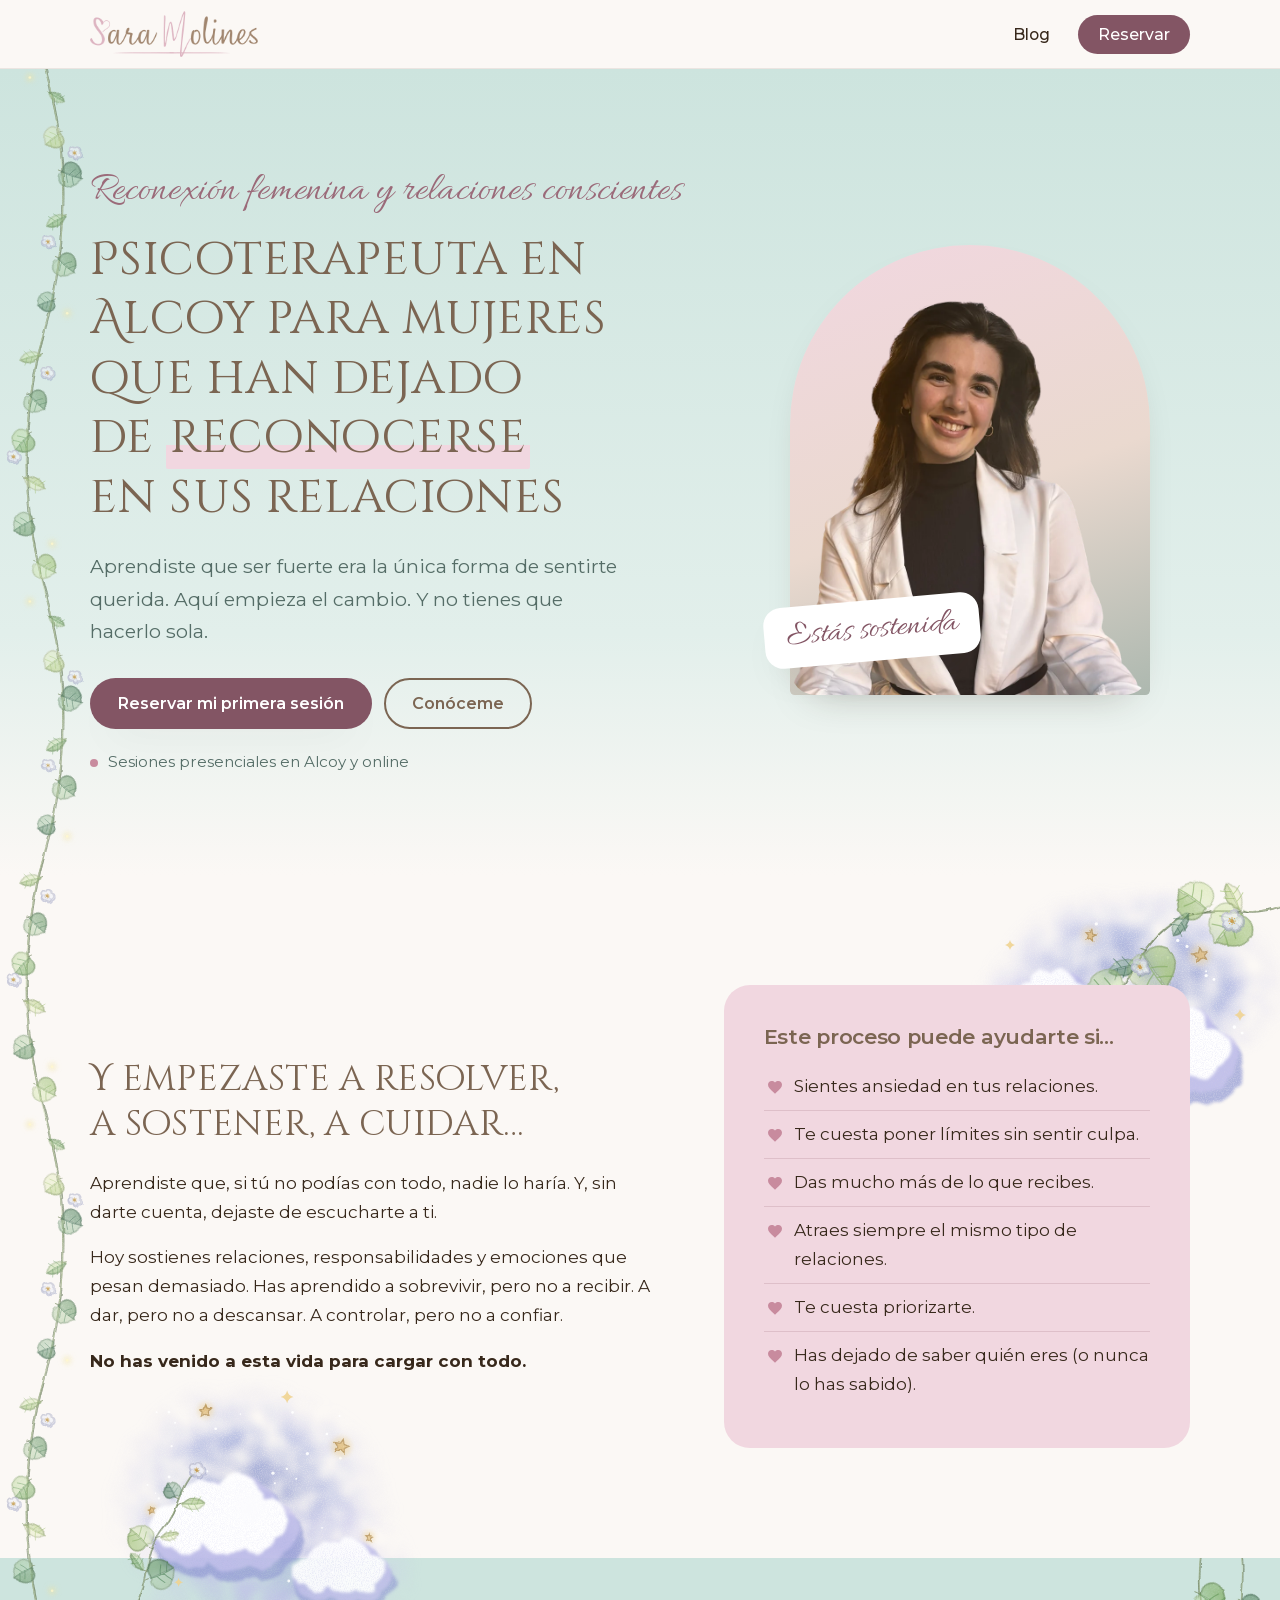
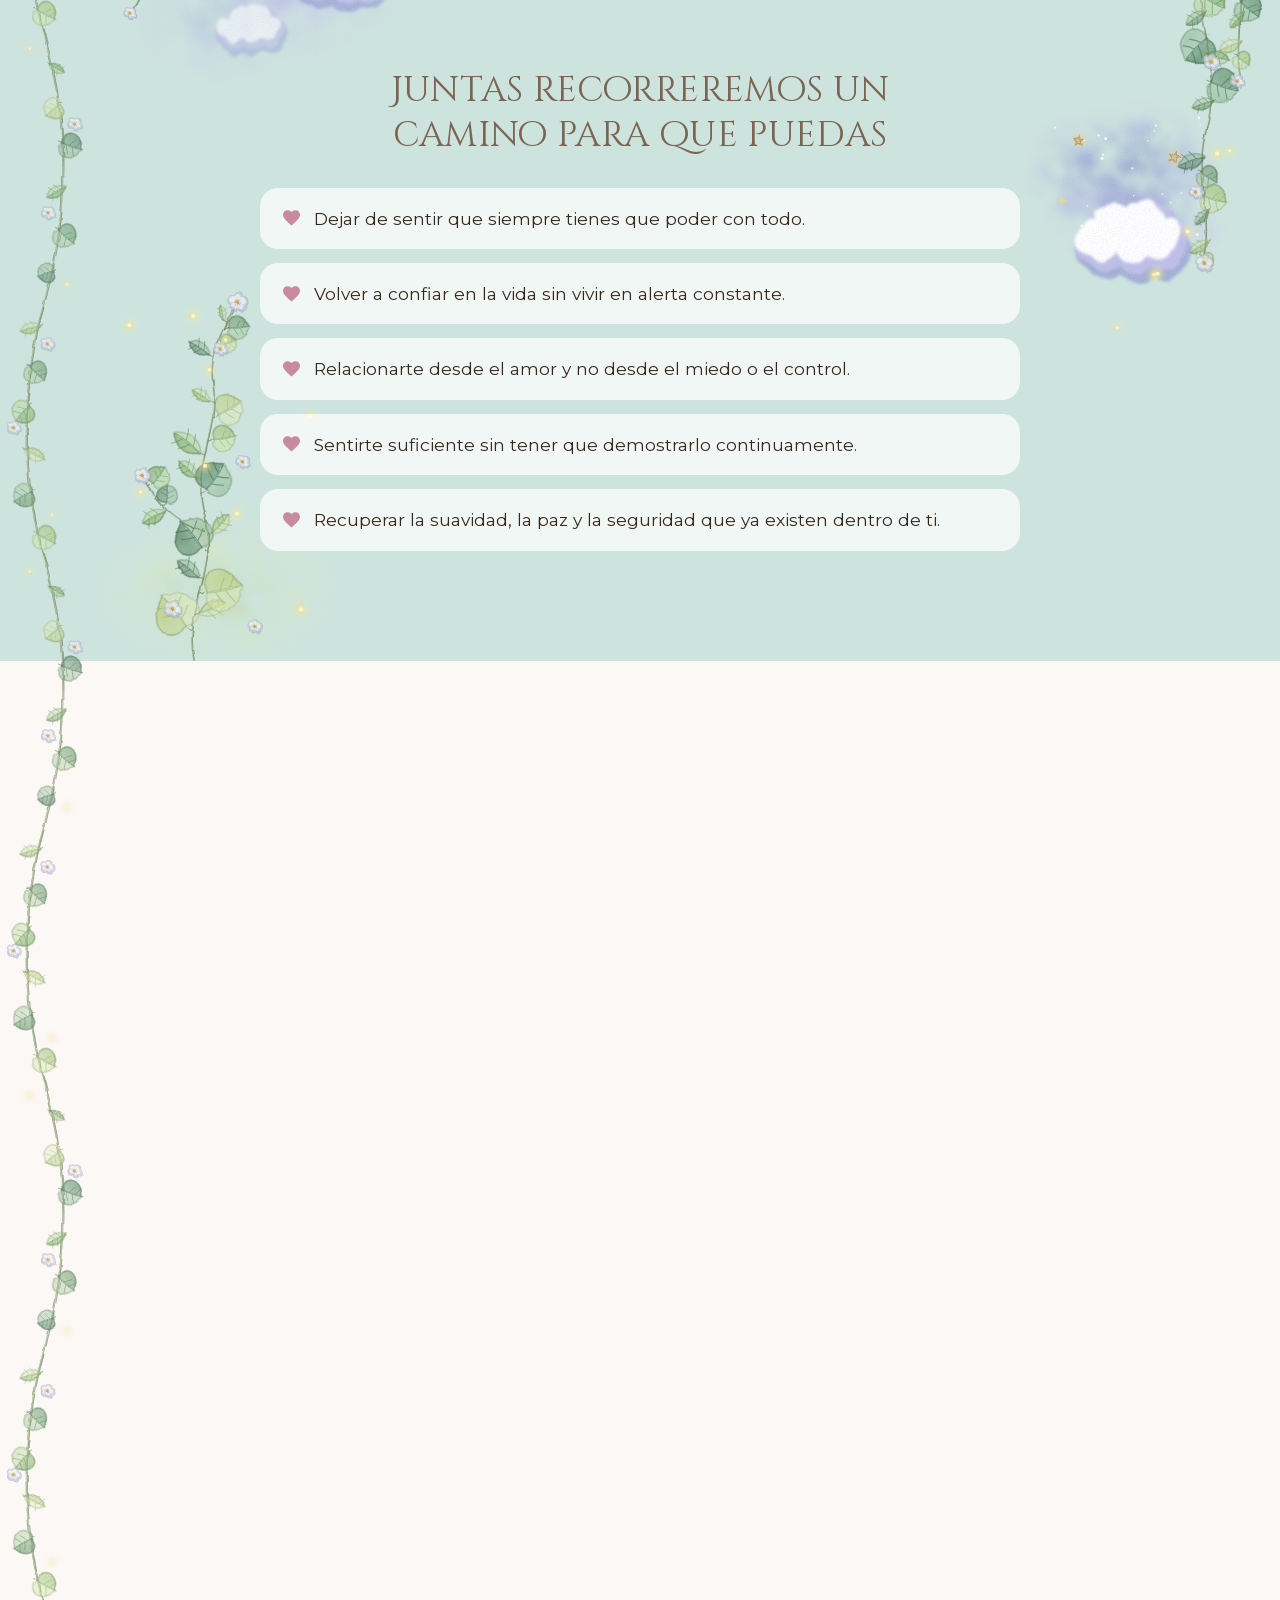
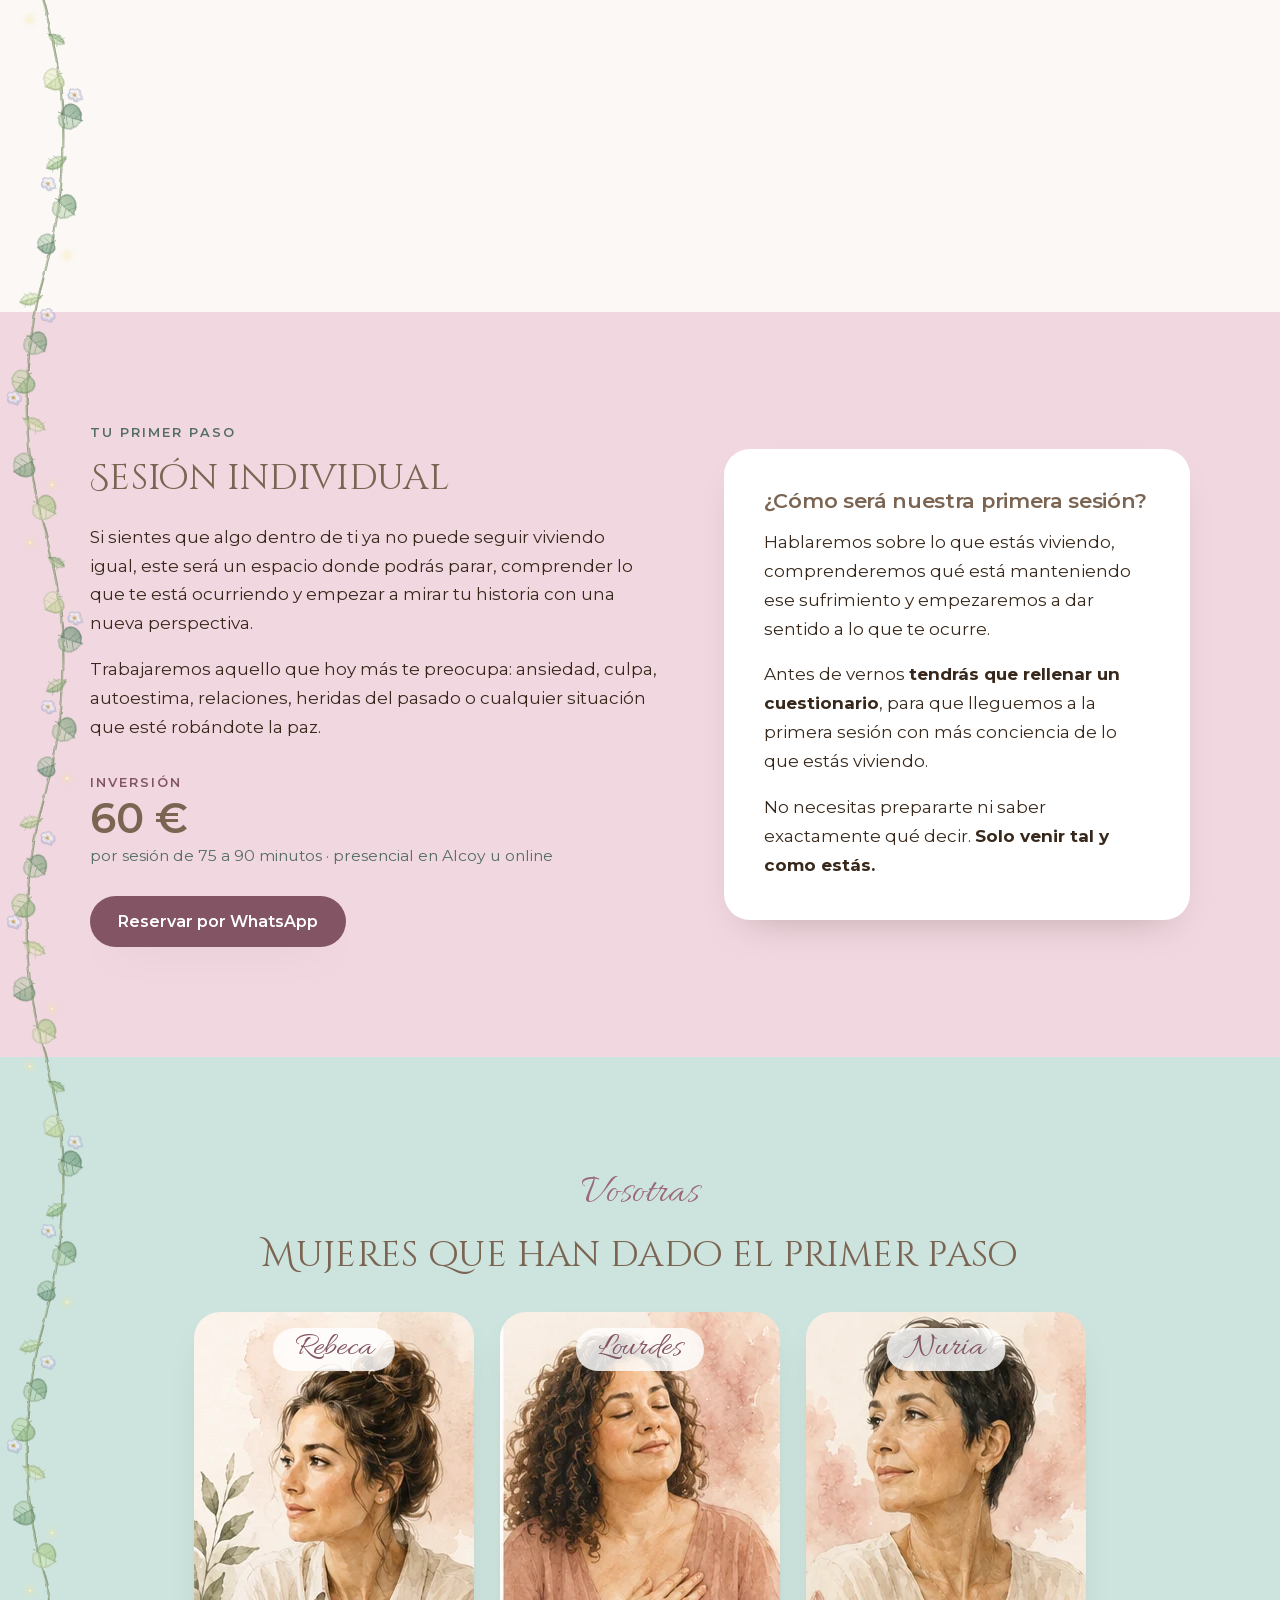
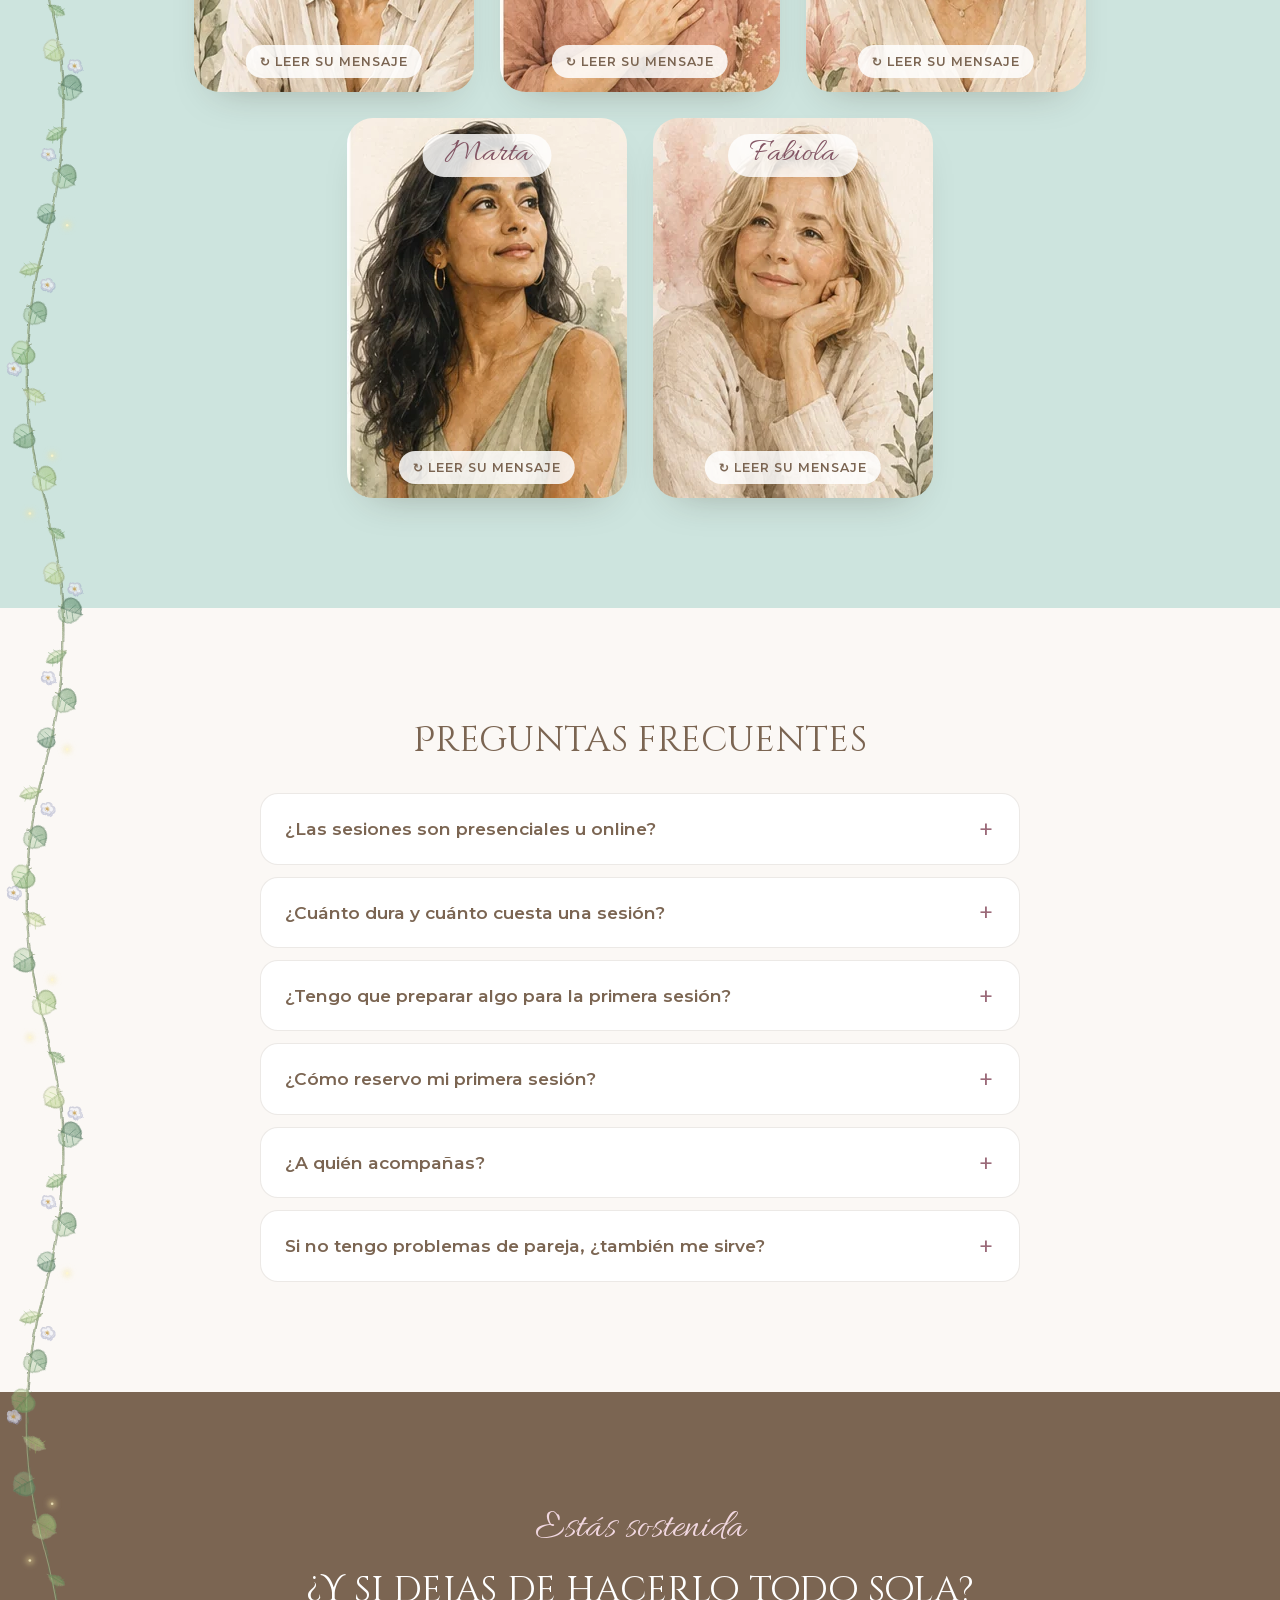
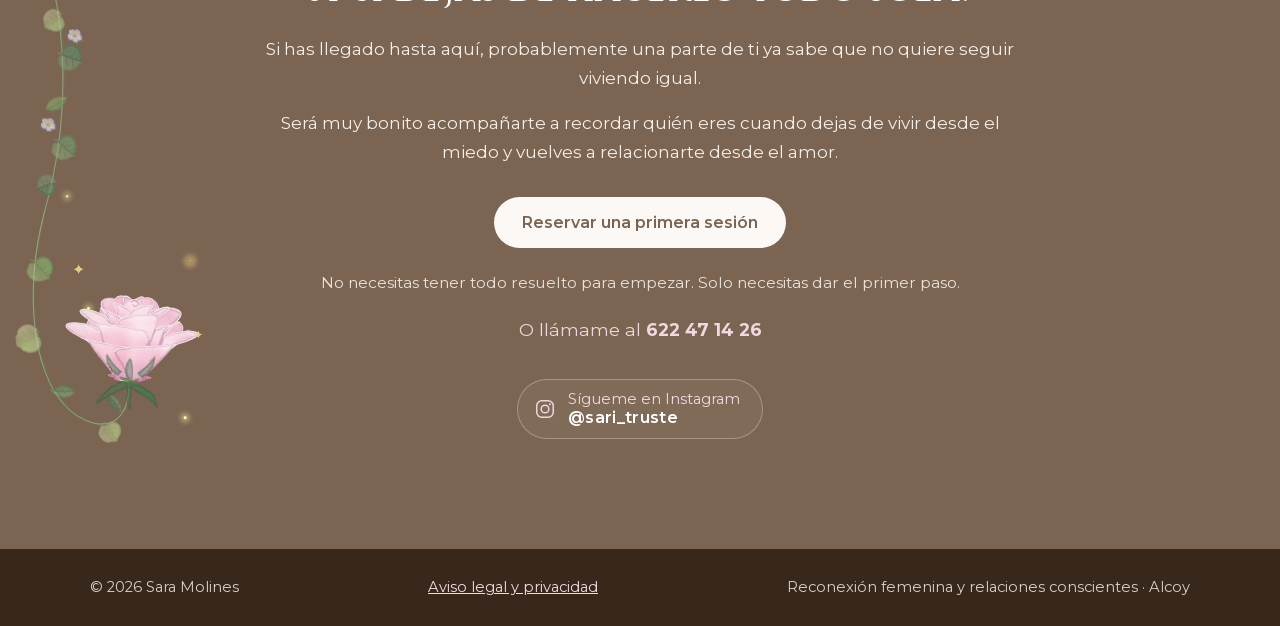
==== index.html @ d50cccad "Web de Sara Molines: primera versión para publicar Co-Authored-By: Claude Opus 5.5 <noreply@anthropi" ====
<!DOCTYPE html>
<html lang="es">
<head>
  <meta charset="UTF-8">
  <meta name="viewport" content="width=device-width, initial-scale=1.0">
  <title>Sara Molines · Psicoterapeuta en Alcoy y online | Terapia para mujeres</title>
  <meta name="description" content="Soy Sara Molines, psicoterapeuta en Alcoy y graduada en Psicología. Acompaño a mujeres que han dejado de reconocerse en sus relaciones: ansiedad, límites, culpa y autoestima. Sesiones presenciales y online.">
  <meta name="author" content="Sara Molines">
  <link rel="canonical" href="https://saramolines.com/">

  <!-- Cómo se ve la web al compartirla en redes -->
  <meta property="og:type" content="website">
  <meta property="og:title" content="Sara Molines · Psicoterapeuta en Alcoy y online">
  <meta property="og:description" content="Reconexión femenina y relaciones conscientes. Aquí empieza el cambio. Y no tienes que hacerlo sola.">
  <meta property="og:url" content="https://saramolines.com/">
  <meta property="og:image" content="https://saramolines.com/img/compartir.png">
  <meta property="og:image:width" content="1200">
  <meta property="og:image:height" content="630">
  <meta name="twitter:card" content="summary_large_image">
  <meta property="og:locale" content="es_ES">

  <!-- Ficha para Google: quién es Sara y qué ofrece -->
  <script type="application/ld+json">
  {
    "@context": "https://schema.org",
    "@graph": [
      {
        "@type": "Person",
        "@id": "https://saramolines.com/#sara",
        "name": "Sara Molines",
        "url": "https://saramolines.com/",
        "jobTitle": "Psicoterapeuta",
        "description": "Psicoterapeuta en Alcoy. Acompaña a mujeres que han dejado de reconocerse en sus relaciones.",
        "address": { "@type": "PostalAddress", "addressLocality": "Alcoy", "addressRegion": "Alicante", "addressCountry": "ES" },
        "telephone": "+34622471426",
        "knowsAbout": ["Psicoterapia", "Psicología", "Relaciones de pareja", "Ansiedad", "Autoestima", "Límites personales", "Heridas de la infancia"],
        "sameAs": ["https://www.instagram.com/sari_truste/"]
      },
      {
        "@type": "ProfessionalService",
        "@id": "https://saramolines.com/#consulta",
        "name": "Sara Molines · Psicoterapeuta en Alcoy",
        "url": "https://saramolines.com/",
        "description": "Sesiones individuales de psicoterapia para mujeres, presenciales en Alcoy y online.",
        "address": { "@type": "PostalAddress", "addressLocality": "Alcoy", "addressRegion": "Alicante", "addressCountry": "ES" },
        "telephone": "+34622471426",
        "priceRange": "60 €",
        "areaServed": [{ "@type": "City", "name": "Alcoy" }, { "@type": "Country", "name": "España" }],
        "availableLanguage": "es",
        "founder": { "@id": "https://saramolines.com/#sara" }
      }
    ]
  }
  </script>
  <!-- ROBOT:FAQ-GOOGLE:INICIO -->
  <!-- ROBOT:FAQ-GOOGLE:FIN -->

  <link rel="icon" href="img/icono-64.png" type="image/png">
  <link rel="apple-touch-icon" href="img/icono-180.png">
  <link rel="stylesheet" href="estilos.css">
</head>
<body>
  <a class="saltar-contenido" href="#contenido">Saltar al contenido</a>

  <header class="cabecera">
    <div class="contenedor">
      <a href="index.html" class="logo"><img src="img/logo-sara-molines.png" width="470" height="130" alt="Sara Molines"></a>
      <ul class="menu">
        <li><a href="blog/index.html" data-texto="blog.menu">Blog</a></li>
        <li><a href="https://wa.link/obq01p" class="menu-destacado" target="_blank" rel="noopener">Reservar</a></li>
      </ul>
    </div>
  </header>

  <main id="contenido" tabindex="-1">
    <!-- Enredadera de fondo: baja por el margen y termina en una flor rosa al final de la página -->
    <div class="enredadera" aria-hidden="true">
      <div class="enredadera-tallo"></div>
      <img class="enredadera-flor" src="img/flor-final.svg" width="260" height="300" alt="" loading="lazy">
    </div>

    <!-- PORTADA -->
    <section class="portada" id="inicio">
      <div class="contenedor portada-rejilla">
        <div class="portada-texto">
          <p class="manuscrita" data-texto="portada.lema">Reconexión femenina y relaciones conscientes</p>
          <h1 data-texto="portada.titulo">Psicoterapeuta en Alcoy para mujeres que han dejado de <span class="resaltado">reconocerse</span> en sus relaciones</h1>
          <p class="entradilla" data-texto="portada.entradilla">Aprendiste que ser fuerte era la única forma de sentirte querida. Aquí empieza el cambio. Y no tienes que hacerlo sola.</p>
          <div class="botones">
            <a href="https://wa.link/obq01p" class="boton boton-principal" target="_blank" rel="noopener" data-texto="portada.boton-principal">Reservar mi primera sesión</a>
            <a href="#sobre-mi" class="boton boton-secundario" data-texto="portada.boton-secundario">Conóceme</a>
          </div>
          <p class="portada-modalidad" data-texto="portada.modalidad">Sesiones presenciales en Alcoy y online</p>
        </div>
        <div class="portada-foto">
          <div class="foto-arco foto-recorte">
            <img src="img/sara-portada.webp" width="820" height="900" alt="Sara Molines, psicoterapeuta en Alcoy, sonriendo con americana blanca" fetchpriority="high">
          </div>
          <p class="nota-manuscrita" data-texto="portada.nota">Estás sostenida</p>
        </div>
      </div>
    </section>

    <!-- PARA TI -->
    <section class="seccion" id="para-ti">
      <div class="contenedor dos-columnas">
        <div class="aparece">
          <h2 data-texto="historia.titulo">Y empezaste a resolver, a sostener, a cuidar…</h2>
          <div class="texto-largo" data-texto="historia.texto" data-formato="parrafos">
            <p>Aprendiste que, si tú no podías con todo, nadie lo haría. Y, sin darte cuenta, dejaste de escucharte a ti.</p>
            <p>Hoy sostienes relaciones, responsabilidades y emociones que pesan demasiado. Has aprendido a sobrevivir, pero no a recibir. A dar, pero no a descansar. A controlar, pero no a confiar.</p>
            <p><strong>No has venido a esta vida para cargar con todo.</strong></p>
          </div>
        </div>
        <aside class="tarjeta tarjeta-rosa aparece">
          <h3 data-texto="ayuda.titulo">Este proceso puede ayudarte si…</h3>
          <ul class="lista-suave" data-texto="ayuda.lista" data-formato="lista">
            <li>Sientes ansiedad en tus relaciones.</li>
            <li>Te cuesta poner límites sin sentir culpa.</li>
            <li>Das mucho más de lo que recibes.</li>
            <li>Atraes siempre el mismo tipo de relaciones.</li>
            <li>Te cuesta priorizarte.</li>
            <li>Has dejado de saber quién eres (o nunca lo has sabido).</li>
          </ul>
        </aside>
      </div>
    </section>

    <!-- EL CAMINO -->
    <section class="seccion seccion-menta" id="el-camino">
      <div class="contenedor contenedor-estrecho centrado aparece">
        <h2 data-texto="camino.titulo">Juntas recorreremos un camino para que puedas</h2>
        <ul class="lista-camino" data-texto="camino.lista" data-formato="lista">
          <li>Dejar de sentir que siempre tienes que poder con todo.</li>
          <li>Volver a confiar en la vida sin vivir en alerta constante.</li>
          <li>Relacionarte desde el amor y no desde el miedo o el control.</li>
          <li>Sentirte suficiente sin tener que demostrarlo continuamente.</li>
          <li>Recuperar la suavidad, la paz y la seguridad que ya existen dentro de ti.</li>
        </ul>
      </div>
    </section>

    <!-- SOBRE MÍ -->
    <section class="seccion" id="sobre-mi">
      <div class="contenedor dos-columnas dos-columnas-foto">
        <div class="sobre-foto aparece">
          <img class="foto-redonda" src="img/sara-sobre-mi.webp" width="720" height="720" alt="Sara Molines al aire libre, sonriendo" loading="lazy">
        </div>
        <div class="aparece">
          <p class="etiqueta" data-texto="sobre.etiqueta">¿Quién soy?</p>
          <h2 data-texto="sobre.titulo">Soy Sara Molines</h2>
          <div class="texto-largo" data-texto="sobre.texto" data-formato="parrafos">
            <p>Acompaño a mujeres que sienten que han pasado demasiado tiempo sosteniendo a los demás y demasiado poco sosteniéndose a sí mismas.</p>
            <p>No trabajo para que aprendas a soportar mejor el sufrimiento. Trabajo para comprender qué lo está generando y ayudarte a dejar de vivir desde ese patrón, para transformarlo desde la raíz.</p>
            <p>El cambio no ocurre cuando te esfuerzas por convertirte en alguien diferente, sino cuando dejas de cargar con todo aquello que nunca fue tuyo y vuelves a conectar con quien realmente eres.</p>
            <p>Me dedico a esto porque todo lo que hoy comparto me ayudó primero a mí: a comprenderme y a construir una vida personal y de pareja que me da paz. Desde hace tres años acompaño a mujeres en ese mismo camino.</p>
          </div>
          <blockquote class="cita" data-texto="sobre.cita">Porque necesitas dejar de creer que tienes que ser fuerte para merecer amor.</blockquote>
          <p data-texto="sobre.espacio">Si decides comenzar este proceso conmigo, encontrarás un espacio seguro donde podrás comprenderte sin juicio, sentirte acompañada y avanzar a tu propio ritmo.</p>
          <div class="formacion">
            <h3 data-texto="sobre.formacion-titulo">Mi formación</h3>
            <ul class="lista-suave" data-texto="sobre.formacion" data-formato="lista">
              <li>Grado en Psicología</li>
              <li>Máster en Reprogramación Consciente</li>
              <li>Máster en Inteligencia Emocional y Alimentación Consciente</li>
              <li>Coaching y desarrollo de personas</li>
              <li>Dirección de equipos y coaching</li>
              <li>Diseño humano</li>
              <li>Sexualidad consciente</li>
            </ul>
          </div>
        </div>
      </div>
    </section>

    <!-- SESIÓN INDIVIDUAL -->
    <section class="seccion seccion-rosa" id="sesion">
      <div class="contenedor dos-columnas">
        <div class="aparece">
          <p class="etiqueta" data-texto="sesion.etiqueta">Tu primer paso</p>
          <h2 data-texto="sesion.titulo">Sesión individual</h2>
          <div class="texto-largo" data-texto="sesion.texto" data-formato="parrafos">
            <p>Si sientes que algo dentro de ti ya no puede seguir viviendo igual, este será un espacio donde podrás parar, comprender lo que te está ocurriendo y empezar a mirar tu historia con una nueva perspectiva.</p>
            <p>Trabajaremos aquello que hoy más te preocupa: ansiedad, culpa, autoestima, relaciones, heridas del pasado o cualquier situación que esté robándote la paz.</p>
          </div>
          <div class="precio">
            <span class="precio-etiqueta" data-texto="sesion.precio-etiqueta">Inversión</span>
            <strong data-texto="sesion.precio">60 €</strong>
            <span class="precio-nota" data-texto="sesion.precio-nota">por sesión de 75 a 90 minutos · presencial en Alcoy u online</span>
          </div>
          <a href="https://wa.link/obq01p" class="boton boton-principal" target="_blank" rel="noopener" data-texto="sesion.boton">Reservar por WhatsApp</a>
        </div>
        <aside class="tarjeta tarjeta-blanca aparece">
          <h3 data-texto="primera.titulo">¿Cómo será nuestra primera sesión?</h3>
          <div class="texto-largo" data-texto="primera.texto" data-formato="parrafos">
            <p>Hablaremos sobre lo que estás viviendo, comprenderemos qué está manteniendo ese sufrimiento y empezaremos a dar sentido a lo que te ocurre.</p>
            <p>Antes de vernos <strong>tendrás que rellenar un cuestionario</strong>, para que lleguemos a la primera sesión con más conciencia de lo que estás viviendo.</p>
            <p>No necesitas prepararte ni saber exactamente qué decir. <strong>Solo venir tal y como estás.</strong></p>
          </div>
        </aside>
      </div>
    </section>

    <!-- TESTIMONIOS: tarjetas con las capturas reales de WhatsApp (imágenes en img/testimonios). El robot ya no toca esta sección. -->
    <section class="seccion seccion-menta" id="testimonios">
      <div class="contenedor centrado aparece">
        <p class="manuscrita" data-texto="testimonios.etiqueta">Vosotras</p>
        <h2 data-texto="testimonios.titulo">Mujeres que han dado el primer paso</h2>
        <ul class="testimonios-tarjetas">
          <li>
            <button class="tarjeta-giro" type="button" aria-pressed="false">
              <span class="tarjeta-cara tarjeta-frente">
                <img src="img/testimonios/avatar-rebeca.webp" width="280" height="466" alt="" loading="lazy">
                <span class="tarjeta-nombre">Rebeca</span>
                <span class="tarjeta-pista">Leer su mensaje</span>
              </span>
              <span class="tarjeta-cara tarjeta-dorso" style="--fondo: url(img/testimonios/avatar-rebeca.webp)">
                <img class="tarjeta-mensaje" src="img/testimonios/mensaje-rebeca.webp" width="590" height="675" loading="lazy" alt="Mensaje de WhatsApp de Rebeca a Sara: «Gracias Sara, es extraño pero me siento como más tranquila. No tiene sentido porque se ha removido muchas cosas, pero me siento como tranquila. Como que lo que estoy viviendo con mi pareja tiene menos peso, que me siento como yo conmigo protegida y querida y nada de fuera me puede afectar. Es algo extraño, no consigo entender y expresar bien que ha sido. Es como que me tengo a mí. Como una conexión que me hace sentir segura y fuerte. Qué raro no? Gracias Sara por ayudarme porque estoy cansada de vivir tan en baja consciencia y sufrir tanto.»">
              </span>
            </button>
          </li>
          <li>
            <button class="tarjeta-giro" type="button" aria-pressed="false">
              <span class="tarjeta-cara tarjeta-frente">
                <img src="img/testimonios/avatar-lourdes.webp" width="280" height="466" alt="" loading="lazy">
                <span class="tarjeta-nombre">Lourdes</span>
                <span class="tarjeta-pista">Leer su mensaje</span>
              </span>
              <span class="tarjeta-cara tarjeta-dorso" style="--fondo: url(img/testimonios/avatar-lourdes.webp)">
                <img class="tarjeta-mensaje" src="img/testimonios/mensaje-lourdes.webp" width="620" height="272" loading="lazy" alt="Mensaje de WhatsApp de Lourdes a Sara: «Sara, no sé qué ha pasado, es un milagro, pero gracias al trabajo contigo o bueno a raíz de ponerme en tus manos está cambiando muchas cosas en mi vida. Sobretodo con mi pareja. Tiene algún sentido?»">
              </span>
            </button>
          </li>
          <li>
            <button class="tarjeta-giro" type="button" aria-pressed="false">
              <span class="tarjeta-cara tarjeta-frente">
                <img src="img/testimonios/avatar-nuria.webp" width="280" height="466" alt="" loading="lazy">
                <span class="tarjeta-nombre">Nuria</span>
                <span class="tarjeta-pista">Leer su mensaje</span>
              </span>
              <span class="tarjeta-cara tarjeta-dorso" style="--fondo: url(img/testimonios/avatar-nuria.webp)">
                <img class="tarjeta-mensaje" src="img/testimonios/mensaje-nuria.webp" width="620" height="356" loading="lazy" alt="Mensaje de WhatsApp de Nuria a Sara: «Como dices, desde el viernes me siento diferente, es verdad, ya no tengo que ser «perfecta», y lo he sentido.»">
              </span>
            </button>
          </li>
          <li>
            <button class="tarjeta-giro" type="button" aria-pressed="false">
              <span class="tarjeta-cara tarjeta-frente">
                <img src="img/testimonios/avatar-marta.webp" width="280" height="466" alt="" loading="lazy">
                <span class="tarjeta-nombre">Marta</span>
                <span class="tarjeta-pista">Leer su mensaje</span>
              </span>
              <span class="tarjeta-cara tarjeta-dorso" style="--fondo: url(img/testimonios/avatar-marta.webp)">
                <img class="tarjeta-mensaje" src="img/testimonios/mensaje-marta.webp" width="505" height="248" loading="lazy" alt="Mensaje de WhatsApp de Marta a Sara: «Gracias desde lo más profundo de mi ser Sara. GRACIAS. Te voy a estar toda mi vida agradecida.»">
              </span>
            </button>
          </li>
          <li>
            <button class="tarjeta-giro" type="button" aria-pressed="false">
              <span class="tarjeta-cara tarjeta-frente">
                <img src="img/testimonios/avatar-fabiola.webp" width="280" height="466" alt="" loading="lazy">
                <span class="tarjeta-nombre">Fabiola</span>
                <span class="tarjeta-pista">Leer su mensaje</span>
              </span>
              <span class="tarjeta-cara tarjeta-dorso" style="--fondo: url(img/testimonios/avatar-fabiola.webp)">
                <img class="tarjeta-mensaje" src="img/testimonios/mensaje-fabiola.webp" width="550" height="440" loading="lazy" alt="Mensaje de WhatsApp de Fabiola a Sara: «Gracias Sara por la sesiones en las que me has acompañado a estar en una estado de tranquilidad, de paz y de calma, a darme cuenta de comportamientos que tenía que ya no me funcionan y que era necesario soltarlas, a buscar formas de poder expresar emociones que las tenía dentro mío y por hacerme ver desde una perspectiva diferente a la que me había creído.»">
              </span>
            </button>
          </li>
        </ul>
      </div>
    </section>

    <!-- ÚLTIMOS ARTÍCULOS: el robot rellena esta zona cuando hay artículos publicados -->
    <!-- ROBOT:ULTIMOS:INICIO -->
    <!-- ROBOT:ULTIMOS:FIN -->

    <!-- PREGUNTAS FRECUENTES -->
    <section class="seccion" id="preguntas">
      <div class="contenedor contenedor-estrecho aparece">
        <h2 class="centrado" data-texto="faq.titulo">Preguntas frecuentes</h2>
        <div class="preguntas">
          <details>
            <summary data-texto="faq.1.pregunta">¿Las sesiones son presenciales u online?</summary>
            <p data-texto="faq.1.respuesta">Como tú prefieras. Podemos vernos en persona en Alcoy o por videollamada (Google Meet), desde donde estés.</p>
          </details>
          <details>
            <summary data-texto="faq.2.pregunta">¿Cuánto dura y cuánto cuesta una sesión?</summary>
            <p data-texto="faq.2.respuesta">Cada sesión dura entre 75 y 90 minutos y tiene una inversión de 60 €.</p>
          </details>
          <details>
            <summary data-texto="faq.3.pregunta">¿Tengo que preparar algo para la primera sesión?</summary>
            <p data-texto="faq.3.respuesta">Solo rellenar el cuestionario que te enviaré antes de vernos. Nada más: no necesitas prepararte ni saber exactamente qué decir.</p>
          </details>
          <details>
            <summary data-texto="faq.4.pregunta">¿Cómo reservo mi primera sesión?</summary>
            <p data-texto="faq.4.respuesta">Escríbeme por WhatsApp y buscamos juntas el día y la hora que mejor te vengan.</p>
          </details>
          <details>
            <summary data-texto="faq.5.pregunta">¿A quién acompañas?</summary>
            <p data-texto="faq.5.respuesta">Principalmente a mujeres, desde la adolescencia hasta los 65 años.</p>
          </details>
          <details>
            <summary data-texto="faq.6.pregunta">Si no tengo problemas de pareja, ¿también me sirve?</summary>
            <p data-texto="faq.6.respuesta">Sí. Mi acompañamiento está especializado en mujeres, sea cual sea lo que estés viviendo: ansiedad, culpa, autoestima, límites, heridas del pasado o cualquier situación que te esté robando la paz.</p>
          </details>
        </div>
      </div>
    </section>

    <!-- CONTACTO -->
    <section class="seccion seccion-topo" id="contacto">
      <div class="contenedor contenedor-estrecho centrado aparece">
        <p class="manuscrita manuscrita-clara" data-texto="contacto.nota">Estás sostenida</p>
        <h2 data-texto="contacto.titulo">¿Y si dejas de hacerlo todo sola?</h2>
        <div class="texto-largo" data-texto="contacto.texto" data-formato="parrafos">
          <p>Si has llegado hasta aquí, probablemente una parte de ti ya sabe que no quiere seguir viviendo igual.</p>
          <p>Será muy bonito acompañarte a recordar quién eres cuando dejas de vivir desde el miedo y vuelves a relacionarte desde el amor.</p>
        </div>
        <div class="botones botones-centro">
          <a href="https://wa.link/obq01p" class="boton boton-claro" target="_blank" rel="noopener" data-texto="contacto.boton">Reservar una primera sesión</a>
        </div>
        <p class="contacto-pie" data-texto="contacto.pie-boton">No necesitas tener todo resuelto para empezar. Solo necesitas dar el primer paso.</p>
        <p class="contacto-telefono"><a href="tel:+34622471426" data-texto="contacto.telefono">O llámame al <strong>622 47 14 26</strong></a></p>
        <a class="enlace-instagram" href="https://www.instagram.com/sari_truste/" target="_blank" rel="noopener">
          <svg class="enlace-instagram-icono" viewBox="0 0 24 24" width="22" height="22" aria-hidden="true"><rect x="3" y="3" width="18" height="18" rx="5.5" fill="none" stroke="currentColor" stroke-width="1.6"/><circle cx="12" cy="12" r="4.2" fill="none" stroke="currentColor" stroke-width="1.6"/><circle cx="17.3" cy="6.7" r="1.1" fill="currentColor"/></svg>
          <span class="enlace-instagram-texto"><span data-texto="contacto.instagram">Sígueme en Instagram</span><span class="enlace-instagram-usuario">@sari_truste</span></span>
        </a>
      </div>
    </section>
  </main>

  <footer class="pie">
    <div class="contenedor">
      <span>© 2026 Sara Molines</span>
      <a href="aviso-legal/index.html">Aviso legal y privacidad</a>
      <span data-texto="pie.frase">Reconexión femenina y relaciones conscientes · Alcoy</span>
    </div>
  </footer>

  <script src="textos.js"></script>
  <script src="script.js"></script>
</body>
</html>
---- estilos.css ----
/* =====================================================================
   Web de Sara Molines · estilos
   Colores y tono sacados de su marca (ver «Memoria del proyecto» de Sara).
   ===================================================================== */

/* Tipografía alojada aquí mismo (no se usa Google Fonts). Todas con licencia SIL Open Font License.
   La guía de estilo de Sara usa Nefelibata Script (títulos), Mont (párrafos) y Amsterdam One (decorativa),
   que son de pago y no se pueden alojar en una web sin licencia. Estas son sus equivalentes libres:
   Cinzel Decorative (la propia guía la usa en sus encabezados), Montserrat y Allura. */
@font-face { font-family: 'Montserrat'; font-style: normal; font-weight: 400 700; font-display: swap; src: url(fuentes/montserrat-latin-ext.woff2) format('woff2'); unicode-range: U+0100-02BA, U+02BD-02C5, U+02C7-02CC, U+02CE-02D7, U+02DD-02FF, U+0304, U+0308, U+0329, U+1D00-1DBF, U+1E00-1E9F, U+1EF2-1EFF, U+2020, U+20A0-20AB, U+20AD-20C4, U+2113, U+2C60-2C7F, U+A720-A7FF; }
@font-face { font-family: 'Montserrat'; font-style: normal; font-weight: 400 700; font-display: swap; src: url(fuentes/montserrat-latin.woff2) format('woff2'); unicode-range: U+0000-00FF, U+0131, U+0152-0153, U+02BB-02BC, U+02C6, U+02DA, U+02DC, U+0304, U+0308, U+0329, U+2000-206F, U+20AC, U+2122, U+2191, U+2193, U+2212, U+2215, U+FEFF, U+FFFD; }
@font-face { font-family: 'Montserrat'; font-style: italic; font-weight: 400; font-display: swap; src: url(fuentes/montserrat-cursiva-latin-ext.woff2) format('woff2'); unicode-range: U+0100-02BA, U+02BD-02C5, U+02C7-02CC, U+02CE-02D7, U+02DD-02FF, U+0304, U+0308, U+0329, U+1D00-1DBF, U+1E00-1E9F, U+1EF2-1EFF, U+2020, U+20A0-20AB, U+20AD-20C4, U+2113, U+2C60-2C7F, U+A720-A7FF; }
@font-face { font-family: 'Montserrat'; font-style: italic; font-weight: 400; font-display: swap; src: url(fuentes/montserrat-cursiva-latin.woff2) format('woff2'); unicode-range: U+0000-00FF, U+0131, U+0152-0153, U+02BB-02BC, U+02C6, U+02DA, U+02DC, U+0304, U+0308, U+0329, U+2000-206F, U+20AC, U+2122, U+2191, U+2193, U+2212, U+2215, U+FEFF, U+FFFD; }
@font-face { font-family: 'Cinzel Decorative'; font-style: normal; font-weight: 400; font-display: swap; src: url(fuentes/cinzel-decorative-latin-ext.woff2) format('woff2'); unicode-range: U+0100-02BA, U+02BD-02C5, U+02C7-02CC, U+02CE-02D7, U+02DD-02FF, U+0304, U+0308, U+0329, U+1D00-1DBF, U+1E00-1E9F, U+1EF2-1EFF, U+2020, U+20A0-20AB, U+20AD-20C4, U+2113, U+2C60-2C7F, U+A720-A7FF; }
@font-face { font-family: 'Cinzel Decorative'; font-style: normal; font-weight: 400; font-display: swap; src: url(fuentes/cinzel-decorative-latin.woff2) format('woff2'); unicode-range: U+0000-00FF, U+0131, U+0152-0153, U+02BB-02BC, U+02C6, U+02DA, U+02DC, U+0304, U+0308, U+0329, U+2000-206F, U+20AC, U+2122, U+2191, U+2193, U+2212, U+2215, U+FEFF, U+FFFD; }
@font-face { font-family: 'Allura'; font-style: normal; font-weight: 400; font-display: swap; src: url(fuentes/allura-latin-ext.woff2) format('woff2'); unicode-range: U+0100-02BA, U+02BD-02C5, U+02C7-02CC, U+02CE-02D7, U+02DD-02FF, U+0304, U+0308, U+0329, U+1D00-1DBF, U+1E00-1E9F, U+1EF2-1EFF, U+2020, U+20A0-20AB, U+20AD-20C4, U+2113, U+2C60-2C7F, U+A720-A7FF; }
@font-face { font-family: 'Allura'; font-style: normal; font-weight: 400; font-display: swap; src: url(fuentes/allura-latin.woff2) format('woff2'); unicode-range: U+0000-00FF, U+0131, U+0152-0153, U+02BB-02BC, U+02C6, U+02DA, U+02DC, U+0304, U+0308, U+0329, U+2000-206F, U+20AC, U+2122, U+2191, U+2193, U+2212, U+2215, U+FEFF, U+FFFD; }

:root {
  /* Paleta de Sara */
  --menta: #cde4de;
  --salvia: #84a29a;
  --salvia-oscuro: #556d67;
  --topo: #7b6552;
  --arena: #a1866f;
  --cacao: #37281b;
  --rosa-claro: #f1d7e0;
  --rosa: #c88b9e;
  --malva: #9b6a79;
  --malva-oscuro: #835564;   /* botones: contraste suficiente con texto blanco */
  --crema: #fbf8f5;
  --blanco: #ffffff;

  --f-texto: "Montserrat", system-ui, -apple-system, "Segoe UI", sans-serif;
  --f-titulos: "Cinzel Decorative", Georgia, serif;
  --f-manuscrita: "Allura", "Snell Roundhand", cursive;

  --ancho: 1100px;
  --radio: 26px;
  --sombra: 0 18px 40px -24px rgba(55, 40, 27, .35);
}

* { box-sizing: border-box; margin: 0; padding: 0; }
html { scroll-behavior: smooth; scroll-padding-top: 84px; -webkit-text-size-adjust: 100%; }
body {
  font-family: var(--f-texto);
  font-size: 1.0625rem;
  line-height: 1.7;
  color: var(--cacao);
  background: var(--crema);
  -webkit-font-smoothing: antialiased;
}
img { max-width: 100%; height: auto; display: block; }
a { color: var(--malva-oscuro); }
a:focus-visible, button:focus-visible, summary:focus-visible, input:focus-visible {
  outline: 3px solid var(--malva); outline-offset: 3px; border-radius: 6px;
}
main:focus { outline: none; }

.saltar-contenido {
  position: absolute; left: 12px; top: -60px; z-index: 100;
  background: var(--cacao); color: var(--blanco); padding: 10px 16px; border-radius: 10px; text-decoration: none;
}
.saltar-contenido:focus { top: 12px; }

.contenedor { width: min(var(--ancho), 100% - 44px); margin-inline: auto; }
.contenedor-estrecho { width: min(760px, 100% - 44px); }
.centrado { text-align: center; }

/* ------------------------------------------------------------ títulos */
h1, h2, h3 { color: var(--topo); font-weight: 600; line-height: 1.18; letter-spacing: -0.015em; text-wrap: balance; }
h1, h2 { font-family: var(--f-titulos); font-weight: 400; line-height: 1.28; letter-spacing: .01em; }
h1 { font-size: clamp(1.9rem, 4vw, 2.9rem); }
h2 { font-size: clamp(1.6rem, 3vw, 2.2rem); margin-bottom: 22px; }
h3 { font-size: 1.3rem; margin-bottom: 14px; }
p { text-wrap: pretty; }

.etiqueta {
  font-size: .8rem; font-weight: 600; letter-spacing: .16em; text-transform: uppercase;
  color: var(--salvia-oscuro); margin-bottom: 12px;
}
.manuscrita { font-family: var(--f-manuscrita); font-size: clamp(2rem, 3.4vw, 2.5rem); color: var(--malva); line-height: 1.3; margin-bottom: 14px; }
.manuscrita-clara { color: var(--rosa-claro); }
.resaltado { background: linear-gradient(transparent 62%, var(--rosa-claro) 62%); padding: 0 .08em; border-radius: 2px; }
.entradilla { font-size: 1.2rem; color: var(--salvia-oscuro); max-width: 34em; }
.texto-largo p + p { margin-top: 1em; }

/* ------------------------------------------------------------ botones */
.botones { display: flex; flex-wrap: wrap; gap: 12px; margin-top: 30px; }
.botones-centro { justify-content: center; }
.boton {
  display: inline-block; padding: 14px 26px; border-radius: 999px; border: 2px solid transparent;
  font-family: inherit; font-size: 1rem; font-weight: 600; line-height: 1.2; text-decoration: none; cursor: pointer;
  transition: transform .2s ease, background-color .2s ease, color .2s ease, box-shadow .2s ease;
}
.boton:hover { transform: translateY(-2px); }
.boton-principal { background: var(--malva-oscuro); color: var(--blanco); box-shadow: var(--sombra); }
.boton-principal:hover { background: #6f4755; }
.boton-secundario { border-color: var(--topo); color: var(--topo); background: transparent; }
.boton-secundario:hover { background: var(--topo); color: var(--blanco); }
.boton-claro { background: var(--crema); color: var(--topo); }
.boton-claro:hover { background: var(--rosa-claro); }

/* ------------------------------------------------------------ cabecera */
.cabecera {
  position: sticky; top: 0; z-index: 50;
  background: rgba(251, 248, 245, .92); backdrop-filter: blur(10px); -webkit-backdrop-filter: blur(10px);
  border-bottom: 1px solid rgba(123, 101, 82, .12);
}
.cabecera .contenedor { display: flex; align-items: center; justify-content: space-between; min-height: 68px; }
.logo { display: block; line-height: 0; padding: 8px 0; }
.logo img { width: 168px; height: auto; }
.menu { display: flex; align-items: center; gap: 28px; list-style: none; }
.menu a { color: var(--cacao); text-decoration: none; font-size: .98rem; font-weight: 500; padding: 6px 0; }
.menu a:hover { color: var(--malva-oscuro); }
.menu .menu-destacado { background: var(--malva-oscuro); color: var(--blanco); padding: 10px 20px; border-radius: 999px; }
.menu .menu-destacado:hover { background: #6f4755; color: var(--blanco); }
/* Menú: solo logo, Blog y Reservar (también en el móvil, sin botón de hamburguesa) */

/* ------------------------------------------------------------ portada */
.portada { background: linear-gradient(180deg, var(--menta) 0%, #e2efeb 70%, var(--crema) 100%); padding: clamp(48px, 8vw, 96px) 0 clamp(56px, 8vw, 100px); overflow: hidden; }
.portada-rejilla { display: grid; grid-template-columns: 1.15fr .85fr; gap: clamp(28px, 5vw, 70px); align-items: center; }
.portada h1 { margin-bottom: 22px; }
.portada-modalidad { margin-top: 20px; font-size: .95rem; color: var(--salvia-oscuro); }
.portada-modalidad::before { content: ""; display: inline-block; width: 8px; height: 8px; border-radius: 50%; background: var(--rosa); margin-right: 10px; vertical-align: middle; }
.portada-foto { position: relative; justify-self: center; width: min(360px, 100%); }
.nota-manuscrita {
  position: absolute; left: -26px; bottom: 34px; transform: rotate(-5deg);
  font-family: var(--f-manuscrita); font-size: 2.1rem; line-height: 1.1; color: var(--malva-oscuro);
  background: var(--blanco); padding: 12px 22px; border-radius: 18px; box-shadow: var(--sombra);
}

/* Huecos para las fotos que faltan (se sustituyen por <img> cuando Sara las pase) */
.foto-hueco {
  display: grid; place-items: center; width: 100%;
  background: linear-gradient(160deg, var(--rosa-claro), #ead9cf 55%, var(--salvia) 130%);
  color: rgba(55, 40, 27, .5); font-size: .85rem; letter-spacing: .12em; text-transform: uppercase;
}
.foto-arco { aspect-ratio: 4 / 5; border-radius: 999px 999px var(--radio) var(--radio); box-shadow: var(--sombra); }
.foto-redonda { aspect-ratio: 1; border-radius: 50%; box-shadow: var(--sombra); }
img.foto-arco, img.foto-redonda { object-fit: cover; width: 100%; }
/* Portada: Sara recortada sobre el arco de color; encajada en el arco */
.foto-recorte { position: relative; background: linear-gradient(160deg, var(--rosa-claro), #ead9cf 55%, var(--salvia) 130%); }
.foto-recorte img { position: absolute; left: 50%; bottom: 0; transform: translateX(-50%); width: 100%; height: auto; border-radius: 0 0 var(--radio) var(--radio); }

/* ------------------------------------------------------------ secciones */
.seccion { padding: clamp(60px, 9vw, 110px) 0; }
.seccion-menta { background: var(--menta); }
.seccion-rosa { background: var(--rosa-claro); }
.seccion-topo { background: var(--topo); color: #f6eee8; }
.seccion-topo h2 { color: var(--blanco); }
.seccion-topo a:not(.boton) { color: var(--rosa-claro); }
.dos-columnas { display: grid; grid-template-columns: 1.1fr .9fr; gap: clamp(30px, 5vw, 72px); align-items: center; }
.dos-columnas-foto { grid-template-columns: .75fr 1.25fr; }
.dos-columnas-foto { align-items: start; }
.sobre-foto { width: min(340px, 100%); justify-self: center; position: sticky; top: 110px; }

.tarjeta { border-radius: var(--radio); padding: clamp(26px, 4vw, 40px); }
.tarjeta-rosa { background: var(--rosa-claro); }
.tarjeta-blanca { background: var(--blanco); box-shadow: var(--sombra); }

.lista-suave, .lista-camino { list-style: none; }
.lista-suave li { position: relative; padding: 9px 0 9px 30px; border-bottom: 1px solid rgba(155, 106, 121, .22); }
.lista-suave li:last-child { border-bottom: 0; }
/* Toda lista con viñetas lleva corazones rosas en vez de puntos */
.lista-suave li::before, .lista-camino li::before, .articulo-cuerpo ul > li::before, .legal ul > li::before {
  content: ""; position: absolute; width: 14px; height: 13px; background: url("data:image/svg+xml,%3Csvg xmlns='http://www.w3.org/2000/svg' viewBox='0 0 24 22'%3E%3Cpath fill='%23c88b9e' d='M12 21.6 10.3 20C4.2 14.5 0 10.8 0 6.3 0 2.7 2.8 0 6.3 0c2 0 4 .9 5.7 2.4C13.7.9 15.7 0 17.7 0 21.2 0 24 2.7 24 6.3c0 4.5-4.2 8.2-10.3 13.7z'/%3E%3C/svg%3E") center/contain no-repeat;
}
.lista-suave li::before { left: 4px; top: 1.05em; }
.lista-camino { margin-top: 30px; display: grid; gap: 14px; text-align: left; }
.lista-camino li {
  background: rgba(255, 255, 255, .7); border-radius: 18px; padding: 16px 22px 16px 54px; position: relative;
  font-size: 1.08rem; color: var(--cacao);
}
.lista-camino li::before { left: 22px; top: 50%; width: 18px; height: 16px; transform: translateY(-50%); }

.cita {
  margin: 28px 0; padding: 6px 0 6px 24px; border-left: 4px solid var(--rosa);
  font-size: 1.3rem; font-style: italic; line-height: 1.45; color: var(--topo);
}

.formacion { margin-top: 30px; }
.formacion h3 { margin-bottom: 6px; }
.formacion .lista-suave li { padding: 6px 0 6px 30px; border-bottom: 0; }
.formacion .lista-suave li::before { top: .95em; }
.contacto-telefono { margin-top: 18px; font-size: 1.1rem; }
.contacto-telefono a { text-decoration: none; }

.precio { margin: 30px 0 26px; display: grid; gap: 2px; }
.precio-etiqueta { font-size: .8rem; font-weight: 600; letter-spacing: .16em; text-transform: uppercase; color: var(--malva-oscuro); }
.precio strong { font-size: 2.6rem; line-height: 1.1; color: var(--topo); font-weight: 600; }
.precio-nota { color: var(--salvia-oscuro); font-size: .98rem; }

/* ------------------------------------------------------------ testimonios */
/* Tarjetas de clientas: al tocarlas giran, se emborronan y aparece su mensaje real de WhatsApp */
.testimonios-tarjetas { list-style: none; display: flex; flex-wrap: wrap; justify-content: center; gap: 26px; margin-top: 34px; }
.testimonios-tarjetas li { width: min(280px, 100%); }
.tarjeta-giro {
  display: block; position: relative; width: 100%; aspect-ratio: 280 / 380; padding: 0; border: 0; background: none;
  font: inherit; color: inherit; cursor: pointer; perspective: 1400px; border-radius: var(--radio);
}
.tarjeta-cara {
  position: absolute; inset: 0; display: block; overflow: hidden; border-radius: var(--radio); box-shadow: var(--sombra);
  backface-visibility: hidden; -webkit-backface-visibility: hidden;
  transition: transform .9s cubic-bezier(.2, .7, .2, 1), filter .9s ease;
}
.tarjeta-frente img { width: 100%; height: 100%; object-fit: cover; object-position: 50% 38%; }
.tarjeta-nombre {
  position: absolute; top: 16px; left: 50%; transform: translateX(-50%);
  font-family: var(--f-manuscrita); font-size: 2.1rem; line-height: 1.1; color: var(--malva-oscuro);
  background: rgba(255, 255, 255, .82); padding: 2px 22px 4px; border-radius: 999px; white-space: nowrap;
}
.tarjeta-pista {
  position: absolute; bottom: 14px; left: 50%; transform: translateX(-50%); white-space: nowrap;
  font-size: .78rem; font-weight: 600; letter-spacing: .08em; text-transform: uppercase; color: var(--topo);
  background: rgba(255, 255, 255, .85); padding: 6px 14px; border-radius: 999px;
}
.tarjeta-pista::before { content: "↻ "; }
.tarjeta-dorso { transform: rotateY(180deg); display: grid; place-items: center; padding: 14px; }
.tarjeta-dorso::before { content: ""; position: absolute; inset: -30px; background: var(--fondo) center / cover; filter: blur(16px) saturate(1.1); }
.tarjeta-dorso::after { content: ""; position: absolute; inset: 0; background: rgba(251, 248, 245, .28); }
.tarjeta-mensaje {
  position: relative; z-index: 1; width: 100%; height: auto; max-height: 100%; object-fit: contain;
  border-radius: 12px; box-shadow: 0 16px 30px -12px rgba(55, 40, 27, .5); transform: rotate(-1.5deg);
}
.tarjeta-giro[aria-pressed="true"] .tarjeta-frente { transform: rotateY(-180deg); filter: blur(10px); }
.tarjeta-giro[aria-pressed="true"] .tarjeta-dorso { transform: rotateY(0); }
.tarjeta-giro:hover .tarjeta-frente { filter: brightness(1.03); }
.tarjeta-giro:focus-visible { outline: 3px solid var(--malva); outline-offset: 4px; }
@media (prefers-reduced-motion: reduce) { .tarjeta-cara { transition: none; } }

/* ------------------------------------------------------------ preguntas */
.preguntas { margin-top: 30px; display: grid; gap: 12px; }
.preguntas details { background: var(--blanco); border-radius: 18px; padding: 4px 24px; border: 1px solid rgba(123, 101, 82, .14); }
.preguntas summary {
  cursor: pointer; list-style: none; padding: 16px 34px 16px 0; position: relative;
  font-weight: 600; font-size: 1.08rem; color: var(--topo);
}
.preguntas summary::-webkit-details-marker { display: none; }
.preguntas summary::after { content: "+"; position: absolute; right: 2px; top: 50%; transform: translateY(-50%); font-size: 1.6rem; font-weight: 400; color: var(--malva); transition: transform .2s ease; }
.preguntas details[open] summary::after { transform: translateY(-50%) rotate(45deg); }
.preguntas details p { padding: 0 0 20px; color: var(--salvia-oscuro); }

/* ------------------------------------------------------------ contacto y pie */
.contacto-pie { margin-top: 22px; font-size: .98rem; opacity: .9; }
.seccion-topo a.enlace-instagram {
  display: inline-flex; align-items: center; gap: 12px; margin-top: 34px; padding: 10px 22px 10px 16px;
  border: 1px solid rgba(241, 215, 224, .35); border-radius: 999px; color: var(--rosa-claro); text-decoration: none;
  background: rgba(255, 255, 255, .04); transition: background-color .25s ease, border-color .25s ease, transform .25s ease;
}
.seccion-topo a.enlace-instagram:hover { background: rgba(255, 255, 255, .1); border-color: rgba(241, 215, 224, .7); transform: translateY(-2px); }
.enlace-instagram-icono { flex: none; }
.enlace-instagram-texto { display: grid; text-align: left; line-height: 1.25; font-size: .92rem; }
.enlace-instagram-usuario { font-weight: 600; font-size: 1rem; letter-spacing: .02em; color: var(--blanco); }
.pie { background: var(--cacao); color: #d9cdc3; font-size: .92rem; padding: 26px 0; }
.pie .contenedor { display: flex; flex-wrap: wrap; gap: 10px 26px; justify-content: space-between; align-items: center; }
.pie a { color: #f1d7e0; }

/* ------------------------------------------------------------ blog */
.blog-portada { background: linear-gradient(180deg, var(--menta), var(--crema)); padding: clamp(50px, 8vw, 90px) 0 clamp(30px, 5vw, 50px); text-align: center; }
.blog-portada h1 { margin-bottom: 16px; }
.blog-portada .entradilla { margin-inline: auto; }
.blog-vacio { padding: clamp(40px, 7vw, 80px) 0 clamp(70px, 10vw, 120px); text-align: center; }
.blog-vacio p { max-width: 30em; margin: 0 auto; color: var(--salvia-oscuro); }
.sello { display: inline-block; margin-bottom: 18px; padding: 6px 16px; border-radius: 999px; background: var(--rosa-claro); color: var(--malva-oscuro); font-size: .8rem; font-weight: 600; letter-spacing: .14em; text-transform: uppercase; }
.blog-listado { padding: 20px 0 clamp(70px, 10vw, 120px); }

.buscador { margin-bottom: 34px; display: grid; gap: 16px; }
.buscador-campo { display: grid; gap: 6px; }
.buscador input {
  width: 100%; padding: 14px 20px; border-radius: 999px; border: 1.5px solid rgba(123, 101, 82, .3);
  font: inherit; color: var(--cacao); background: var(--blanco);
}
.buscador-temas { display: flex; flex-wrap: wrap; gap: 8px; }
.filtro { font: inherit; font-size: .92rem; padding: 7px 16px; border-radius: 999px; border: 1.5px solid var(--salvia); background: transparent; color: var(--salvia-oscuro); cursor: pointer; }
.filtro span { opacity: .65; margin-left: 4px; }
.filtro.activo { background: var(--salvia-oscuro); border-color: var(--salvia-oscuro); color: var(--blanco); }
.buscador-cuenta { font-size: .9rem; color: var(--salvia-oscuro); }
.buscador-vacio { text-align: center; padding: 40px 0; }
.buscador-vacio p { margin-bottom: 20px; color: var(--salvia-oscuro); }

.articulos-rejilla { display: grid; grid-template-columns: repeat(auto-fill, minmax(300px, 1fr)); gap: 22px; }
.articulos-rejilla-3 { grid-template-columns: repeat(3, 1fr); }
.articulo-tarjeta {
  display: flex; flex-direction: column; gap: 10px; background: var(--blanco); border-radius: var(--radio); padding: 28px;
  text-decoration: none; color: var(--cacao); border: 1px solid rgba(123, 101, 82, .12);
  transition: transform .2s ease, box-shadow .2s ease;
}
.articulo-tarjeta[hidden] { display: none; }
.articulo-tarjeta:hover { transform: translateY(-4px); box-shadow: var(--sombra); }
.articulo-tarjeta .etiqueta { margin: 0; font-size: .72rem; }
.articulo-tarjeta h2, .articulo-tarjeta h3 { font-size: 1.25rem; margin: 0; }
.articulo-tarjeta p { color: var(--salvia-oscuro); font-size: .98rem; }
.articulo-leer { margin-top: auto; padding-top: 8px; font-weight: 600; color: var(--malva-oscuro); }
.ultimos-titulo { display: flex; flex-wrap: wrap; justify-content: space-between; align-items: baseline; gap: 10px; margin-bottom: 26px; }
.ultimos-titulo h2 { margin: 0; }
.ultimos-titulo a { font-weight: 600; }

/* Página de un artículo */
.articulo { padding: clamp(40px, 7vw, 80px) 0 clamp(70px, 10vw, 120px); }
.articulo-contenedor { width: min(720px, 100% - 44px); }
.articulo-volver { display: inline-block; margin-bottom: 26px; font-weight: 600; text-decoration: none; }
.articulo h1 { font-size: clamp(1.9rem, 4.2vw, 2.8rem); margin-bottom: 18px; }
.articulo .entradilla { margin-bottom: 34px; }
.articulo-cuerpo { font-size: 1.1rem; }
.articulo-cuerpo > * + * { margin-top: 1.1em; }
.articulo-cuerpo h2 { font-size: 1.6rem; margin: 1.9em 0 0; }
.articulo-cuerpo h3 { font-size: 1.25rem; margin: 1.6em 0 0; }
.articulo-cuerpo ol { padding-left: 1.3em; }
.articulo-cuerpo ul { list-style: none; padding-left: 0; }
.articulo-cuerpo ul > li { position: relative; padding-left: 26px; }
.articulo-cuerpo ul > li::before { left: 2px; top: .45em; }
.articulo-cuerpo li + li { margin-top: .4em; }
.articulo-cuerpo blockquote { padding-left: 22px; border-left: 4px solid var(--rosa); font-style: italic; color: var(--topo); font-size: 1.2rem; }
.articulo-cuerpo hr { border: 0; height: 1px; background: rgba(123, 101, 82, .25); margin: 2em 0; }
.articulo-cuerpo figure img { border-radius: var(--radio); }
.articulo-cuerpo figcaption { font-size: .9rem; color: var(--salvia-oscuro); margin-top: 8px; text-align: center; }
.nota-articulo { background: var(--menta); border-radius: 18px; padding: 18px 22px; }
.articulo-autora { margin-top: 44px; padding-top: 22px; border-top: 1px solid rgba(123, 101, 82, .2); color: var(--salvia-oscuro); }
.articulo-cierre { margin-top: 34px; background: var(--rosa-claro); border-radius: var(--radio); padding: clamp(26px, 4vw, 40px); text-align: center; }
.articulo-cierre h2 { margin-bottom: 12px; font-size: 1.6rem; }
.articulo-cierre .boton { margin-top: 22px; }
.articulo-aviso { margin-top: 22px; font-size: .88rem; color: var(--salvia-oscuro); text-align: center; }
.articulo-mas { margin-top: 56px; }
.articulo-mas h2 { font-size: 1.5rem; }

/* Aviso legal */
.legal { padding: clamp(40px, 7vw, 80px) 0 clamp(70px, 10vw, 120px); }
.legal h1 { font-size: clamp(1.9rem, 4vw, 2.6rem); margin-bottom: 24px; }
.legal h2 { font-size: 1.35rem; margin: 1.8em 0 .5em; }
.legal p + p, .legal ul { margin-top: .8em; }
.legal ul { list-style: none; padding-left: 0; }
.legal ul > li { position: relative; padding-left: 26px; }
.legal ul > li::before { left: 2px; top: .45em; }
.pendiente { background: #fff3c4; padding: 0 .3em; border-radius: 4px; }

/* ------------------------------------------------------------ acuarelas */
/* Ilustraciones en estilo etéreo de lápiz de color (img/ilus-*.svg, generadas con «Escritos y borradores/ilustraciones.py») */
#el-camino { position: relative; overflow: hidden; }
/* «Y empezaste a resolver» no recorta: su acuarela de abajo se funde con la sección siguiente */
#para-ti { position: relative; z-index: 2; overflow-x: clip; }
#para-ti::before, #para-ti::after, #el-camino::before, #el-camino::after { content: ""; position: absolute; pointer-events: none; background-repeat: no-repeat; background-size: contain; }
#para-ti::before { top: 0; right: 0; width: min(440px, 40vw); aspect-ratio: 440 / 320; background-image: url(img/ilus-resolver-arriba.svg); }
#para-ti::after { bottom: -170px; left: 70px; width: min(380px, 32vw); aspect-ratio: 420 / 460; background-image: url(img/ilus-resolver-abajo.svg); }
#el-camino::before { bottom: 0; left: 90px; width: min(260px, 22vw); aspect-ratio: 300 / 480; background-image: url(img/ilus-camino-izq.svg); }
#el-camino::after { top: 0; right: 10px; width: min(260px, 22vw); aspect-ratio: 300 / 480; background-image: url(img/ilus-camino-der.svg); }
#el-camino > .contenedor { position: relative; z-index: 3; }
#para-ti > .contenedor { position: relative; z-index: 1; }

/* Enredadera: baja por el margen izquierdo de toda la página y acaba en la flor */
main { position: relative; }
/* La rosa termina a la altura del enlace de Instagram */
.enredadera { position: absolute; top: 0; bottom: 92px; left: 0; width: 90px; z-index: 3; pointer-events: none; }
.enredadera-tallo { position: absolute; top: 0; left: 0; right: 0; bottom: 245px; background: url(img/enredadera.svg) repeat-y center bottom / 90px auto; opacity: .9; }
.enredadera-flor { position: absolute; bottom: 0; left: 0; width: 213px; max-width: none; height: auto; }

/* ------------------------------------------------------------ animación */
/* Solo se ocultan si el JavaScript está en marcha (clase «con-js»): sin él, todo se ve desde el principio. */
.con-js .aparece { opacity: 0; transform: translateY(18px); transition: opacity .7s ease, transform .7s ease; }
.con-js .aparece.visible { opacity: 1; transform: none; }
@media (prefers-reduced-motion: reduce) {
  html { scroll-behavior: auto; }
  .con-js .aparece { opacity: 1; transform: none; transition: none; }
  .boton, .articulo-tarjeta { transition: none; }
}

/* Sin margen libre, la enredadera taparía el texto: solo queda la flor, más pequeña */
@media (max-width: 1239px) {
  .enredadera { bottom: 0; }
  .enredadera-tallo { display: none; }
  .enredadera-flor { width: 130px; opacity: .95; }
  #contacto { padding-bottom: 150px; }
}

/* ------------------------------------------------------------ móvil */
@media (max-width: 860px) {
  .menu { gap: 18px; }
  .menu .menu-destacado { padding: 9px 18px; }
  .logo img { width: 140px; }
  .portada-rejilla, .dos-columnas, .dos-columnas-foto { grid-template-columns: 1fr; }
  #para-ti::before, #para-ti::after, #el-camino::before, #el-camino::after { width: 46vw; opacity: .6; left: auto; }
  #para-ti::after, #el-camino::before { left: 0; }
  #para-ti::after { bottom: -40px; width: 40vw; }
  .portada-foto { order: -1; width: min(190px, 54%); }
  .nota-manuscrita { left: -34px; bottom: 12px; font-size: 1.6rem; padding: 6px 14px; }
  .sobre-foto { width: min(230px, 65%); position: static; }
  .articulos-rejilla-3 { grid-template-columns: 1fr; }
  .pie .contenedor { flex-direction: column; text-align: center; }
}
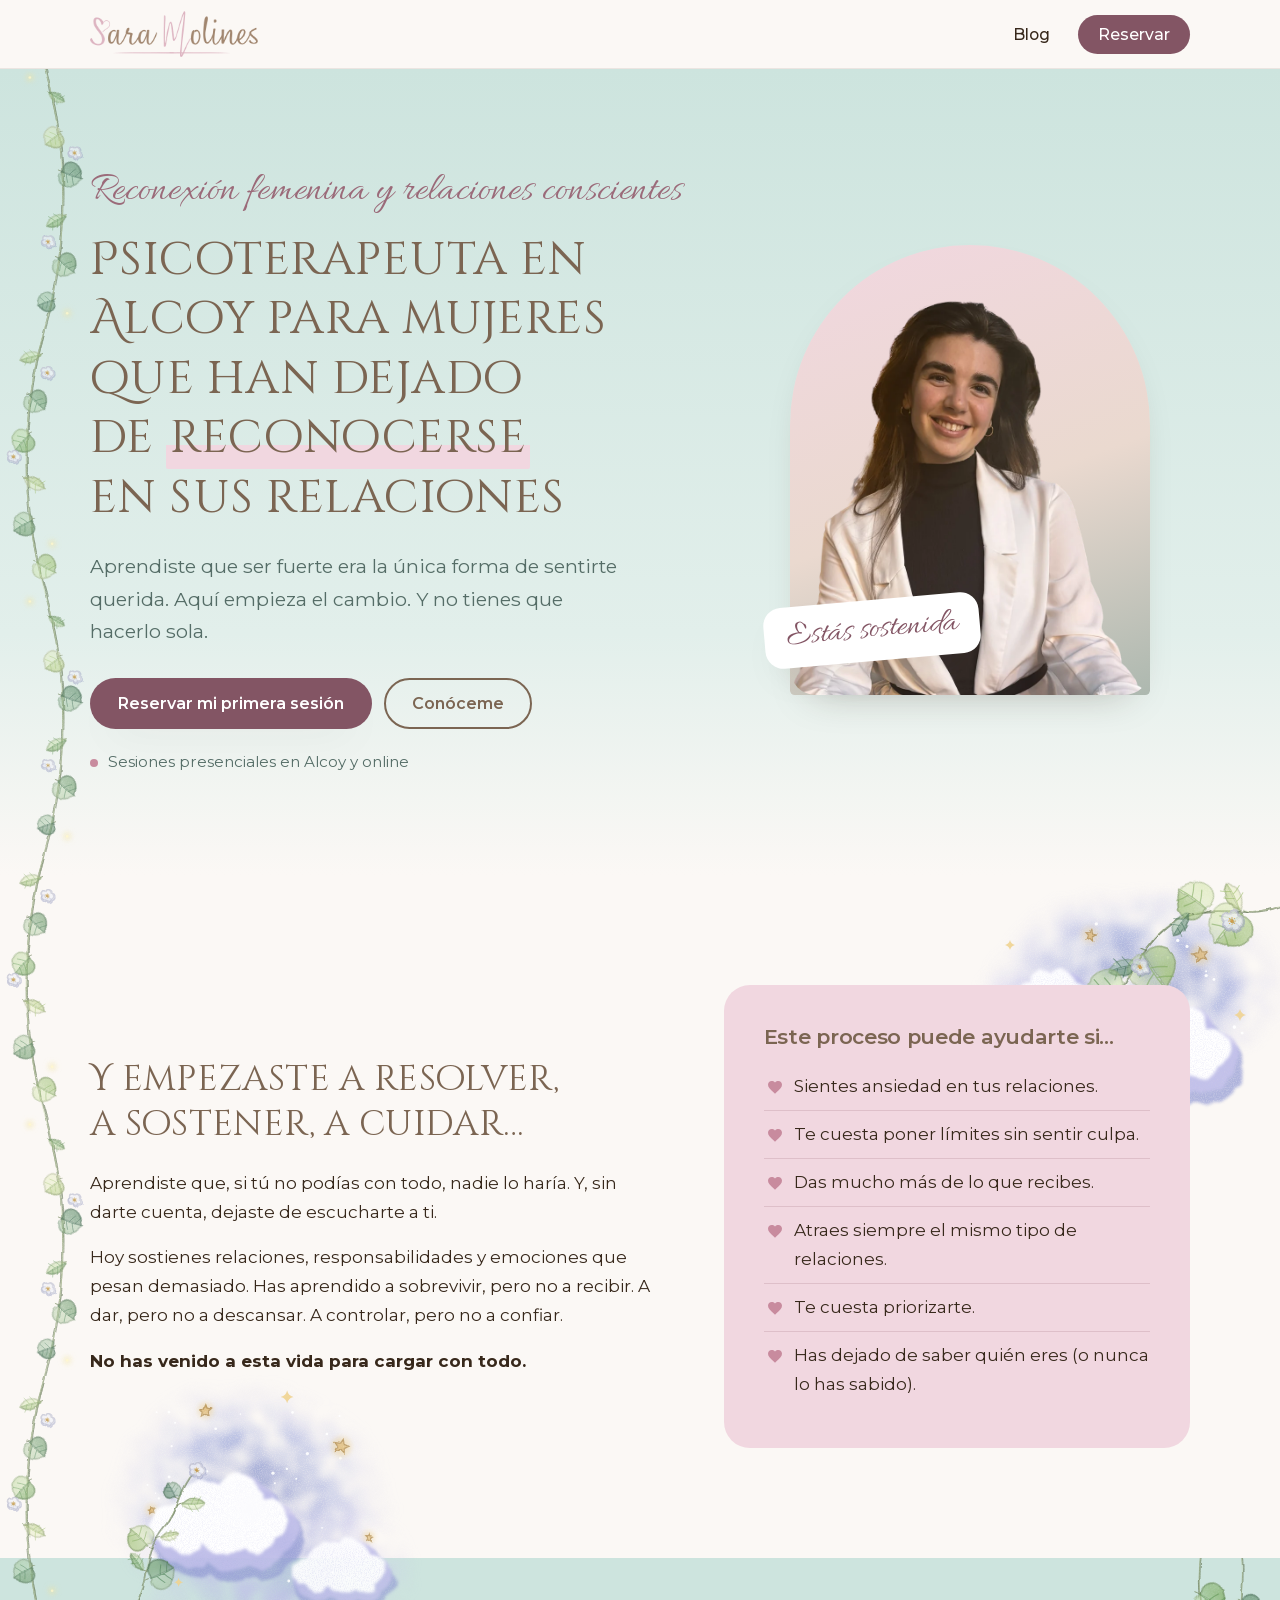
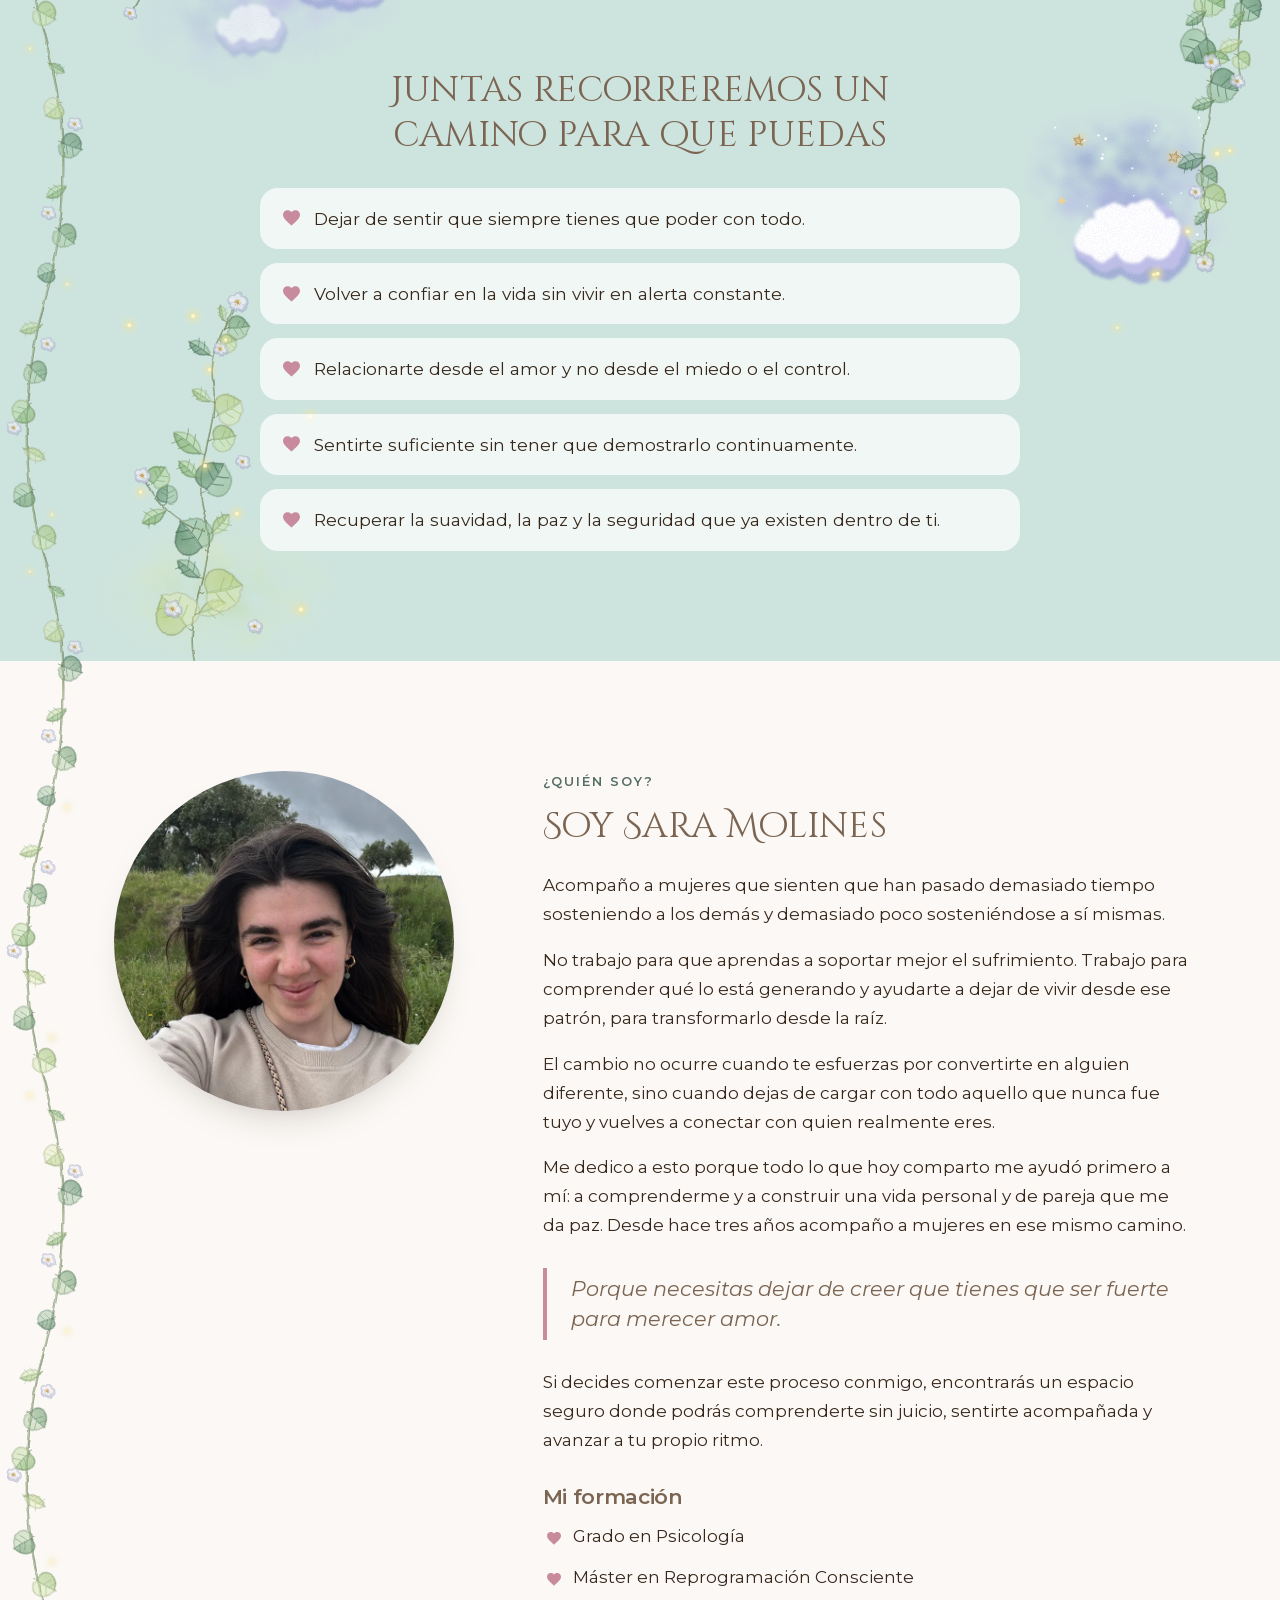
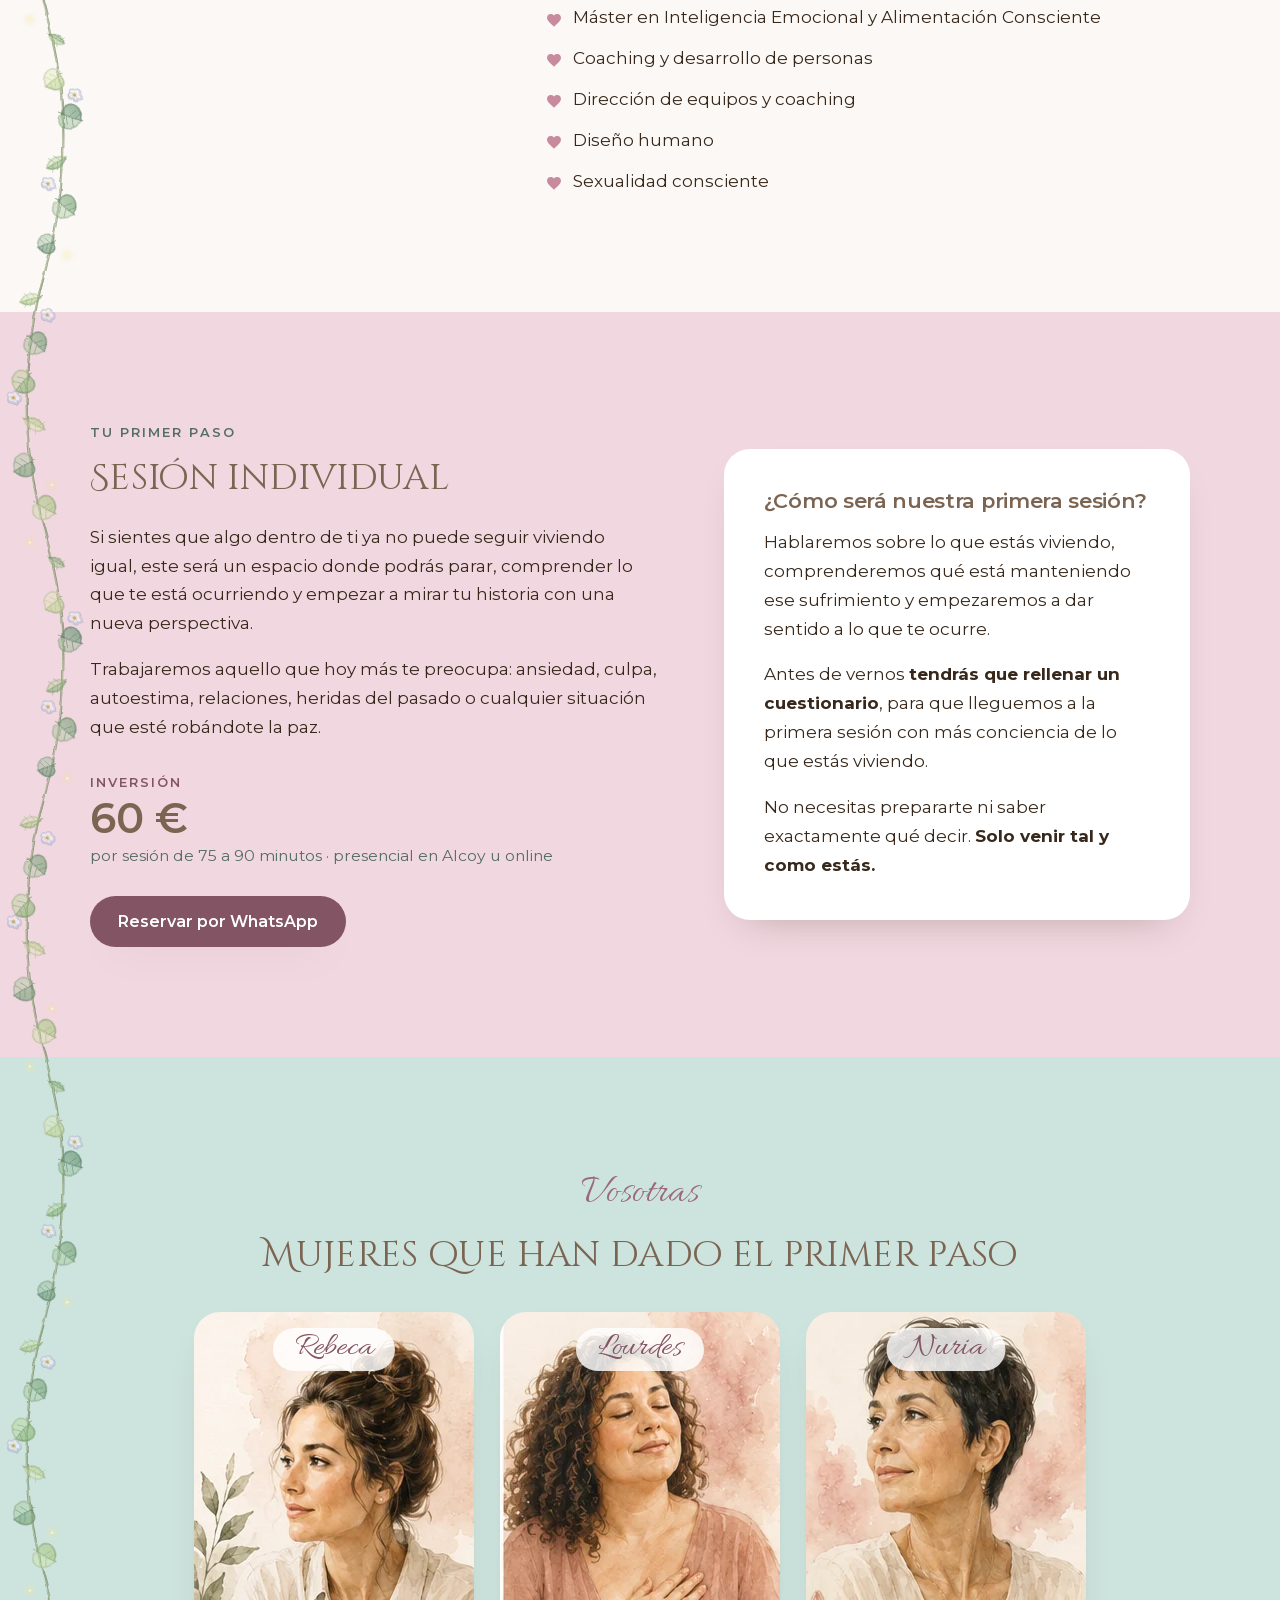
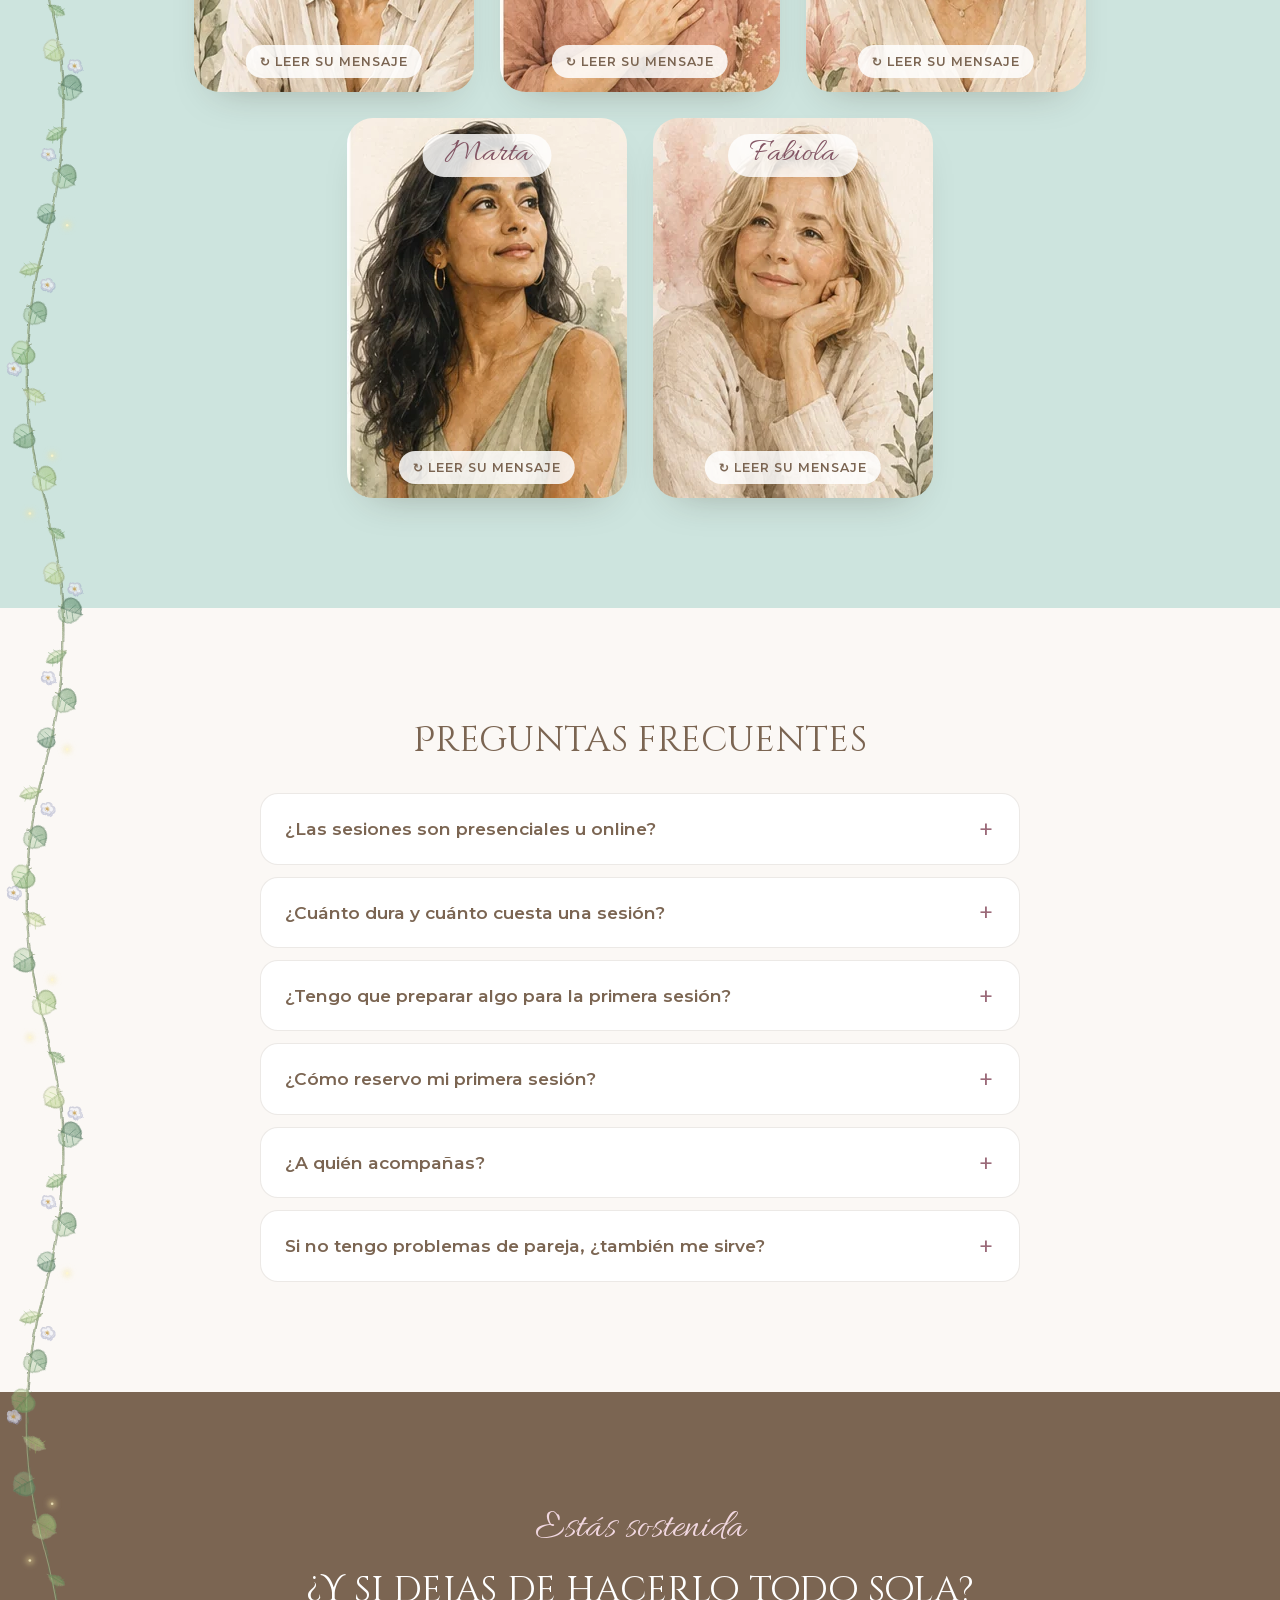
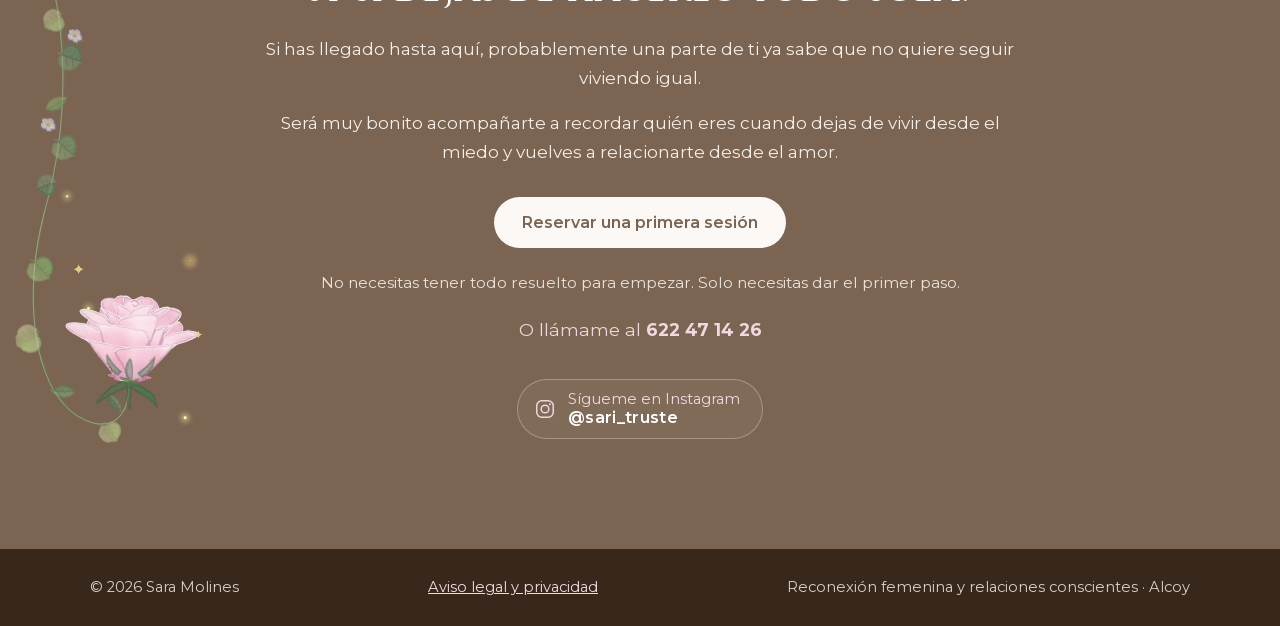
==== commit a1a626a5: "SEO: psicóloga y psicoterapeuta, para mujeres y reconexión femenina Co-Authored-By: Claude Opus 5.5 " ====
--- a/index.html
+++ b/index.html
@@ -3,14 +3,14 @@
 <head>
   <meta charset="UTF-8">
   <meta name="viewport" content="width=device-width, initial-scale=1.0">
-  <title>Sara Molines · Psicoterapeuta en Alcoy y online | Terapia para mujeres</title>
-  <meta name="description" content="Soy Sara Molines, psicoterapeuta en Alcoy y graduada en Psicología. Acompaño a mujeres que han dejado de reconocerse en sus relaciones: ansiedad, límites, culpa y autoestima. Sesiones presenciales y online.">
+  <title>Sara Molines · Psicóloga y psicoterapeuta para mujeres en Alcoy y online</title>
+  <meta name="description" content="Soy Sara Molines, psicóloga y psicoterapeuta en Alcoy. Acompaño a mujeres en su reconexión femenina y en sus relaciones: ansiedad, límites, culpa y autoestima. Sesiones presenciales y online.">
   <meta name="author" content="Sara Molines">
   <link rel="canonical" href="https://saramolines.com/">
 
   <!-- Cómo se ve la web al compartirla en redes -->
   <meta property="og:type" content="website">
-  <meta property="og:title" content="Sara Molines · Psicoterapeuta en Alcoy y online">
+  <meta property="og:title" content="Sara Molines · Psicóloga y psicoterapeuta en Alcoy y online">
   <meta property="og:description" content="Reconexión femenina y relaciones conscientes. Aquí empieza el cambio. Y no tienes que hacerlo sola.">
   <meta property="og:url" content="https://saramolines.com/">
   <meta property="og:image" content="https://saramolines.com/img/compartir.png">
@@ -29,19 +29,19 @@
         "@id": "https://saramolines.com/#sara",
         "name": "Sara Molines",
         "url": "https://saramolines.com/",
-        "jobTitle": "Psicoterapeuta",
-        "description": "Psicoterapeuta en Alcoy. Acompaña a mujeres que han dejado de reconocerse en sus relaciones.",
+        "jobTitle": ["Psicóloga", "Psicoterapeuta"],
+        "description": "Psicóloga y psicoterapeuta en Alcoy. Acompaña a mujeres en su reconexión femenina y en sus relaciones.",
         "address": { "@type": "PostalAddress", "addressLocality": "Alcoy", "addressRegion": "Alicante", "addressCountry": "ES" },
         "telephone": "+34622471426",
-        "knowsAbout": ["Psicoterapia", "Psicología", "Relaciones de pareja", "Ansiedad", "Autoestima", "Límites personales", "Heridas de la infancia"],
+        "knowsAbout": ["Psicoterapia", "Psicología", "Relaciones de pareja", "Ansiedad", "Autoestima", "Límites personales", "Heridas de la infancia", "Reconexión femenina", "Terapia para mujeres"],
         "sameAs": ["https://www.instagram.com/sari_truste/"]
       },
       {
         "@type": "ProfessionalService",
         "@id": "https://saramolines.com/#consulta",
-        "name": "Sara Molines · Psicoterapeuta en Alcoy",
+        "name": "Sara Molines · Psicóloga y psicoterapeuta en Alcoy",
         "url": "https://saramolines.com/",
-        "description": "Sesiones individuales de psicoterapia para mujeres, presenciales en Alcoy y online.",
+        "description": "Psicóloga para mujeres: sesiones individuales de psicoterapia y reconexión femenina, presenciales en Alcoy y online.",
         "address": { "@type": "PostalAddress", "addressLocality": "Alcoy", "addressRegion": "Alicante", "addressCountry": "ES" },
         "telephone": "+34622471426",
         "priceRange": "60 €",
@@ -94,7 +94,7 @@
         </div>
         <div class="portada-foto">
           <div class="foto-arco foto-recorte">
-            <img src="img/sara-portada.webp" width="820" height="900" alt="Sara Molines, psicoterapeuta en Alcoy, sonriendo con americana blanca" fetchpriority="high">
+            <img src="img/sara-portada.webp" width="820" height="900" alt="Sara Molines, psicóloga y psicoterapeuta en Alcoy, sonriendo con americana blanca" fetchpriority="high">
           </div>
           <p class="nota-manuscrita" data-texto="portada.nota">Estás sostenida</p>
         </div>
